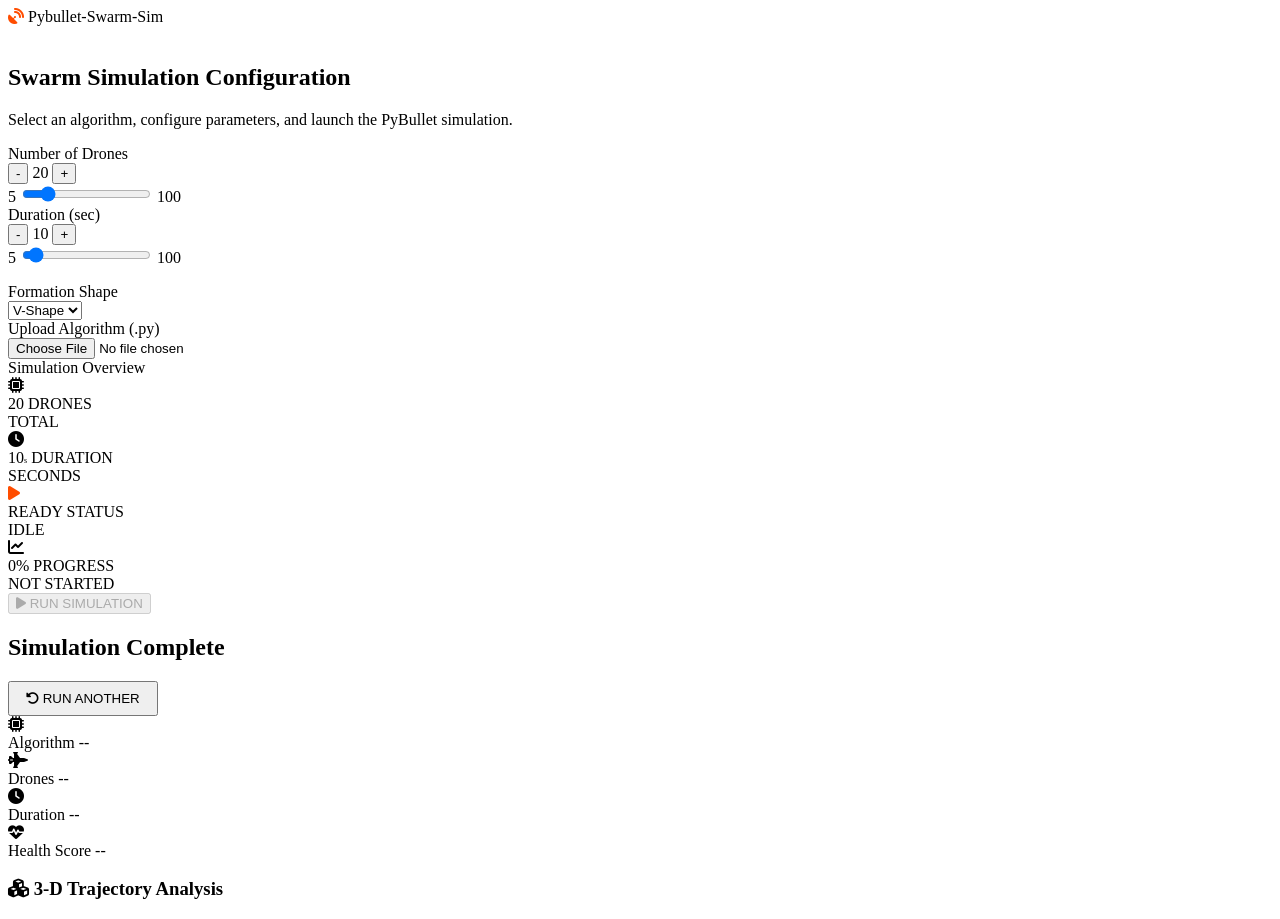
==== swarm_sim/dashboard/static/index.html @ c22ea195 "test" ====
<!DOCTYPE html>
<html lang="en">
<head>
    <meta charset="UTF-8">
    <meta name="viewport" content="width=device-width, initial-scale=1.0">
    <title>PyBullet Swarm Sim</title>
    <link href="https://fonts.googleapis.com/css2?family=Inter:wght@300;400;500;600;700&family=Orbitron:wght@400;500;700&display=swap" rel="stylesheet">
    <link rel="stylesheet" href="https://cdnjs.cloudflare.com/ajax/libs/font-awesome/6.4.0/css/all.min.css">
    <script src="https://cdn.plot.ly/plotly-2.32.0.min.js"></script>
    <link rel="stylesheet" href="/static/style.css?v=4">
</head>
<body>
    <header class="top-nav">
        <div class="logo">
            <i class="fa-solid fa-satellite-dish" style="color: #FF4D00;"></i>
            <span>Pybullet-Swarm-Sim</span>
        </div>
        <div class="nav-links">
            <a href="https://github.com/SimarcLabs/pybullet-swarm-sim" target="_blank"><i class="fa-brands fa-github fa-lg" style="color: white;"></i></a>
        </div>
    </header>

    <main class="container">
        
        <!-- PANEL 1: SELECTION -->
        <section id="panel-select" class="panel active">
            <div class="hero">
                <h1>Swarm Simulation Configuration</h1>
                <p>Select an algorithm, configure parameters, and launch the PyBullet simulation.</p>
            </div>

            <!-- Algorithm Grid (Blueprint style) -->
            <div class="blueprint-container">
                <div class="algo-grid" id="algo-grid">
                    <!-- Cards injected via JS -->
                </div>
            </div>

            <!-- Configuration Section -->
            <div class="config-grid">
                <!-- Drones -->
                <div class="config-col">
                    <div class="config-header">Number of Drones</div>
                    <div class="config-body">
                        <div class="slider-control">
                            <button id="btn-drone-minus" class="btn-ctrl">-</button>
                            <span id="drones-val" class="val-display">20</span>
                            <button id="btn-drone-plus" class="btn-ctrl">+</button>
                        </div>
                        <div class="slider-track-container">
                            <span class="range-label">5</span>
                            <input type="range" id="drones-slider" min="5" max="100" value="20">
                            <span class="range-label">100</span>
                        </div>
                    </div>
                </div>
                
                <!-- Duration -->
                <div class="config-col">
                    <div class="config-header">Duration (sec)</div>
                    <div class="config-body">
                        <div class="slider-control">
                            <button id="btn-time-minus" class="btn-ctrl">-</button>
                            <span id="duration-val" class="val-display">10</span>
                            <button id="btn-time-plus" class="btn-ctrl">+</button>
                        </div>
                        <div class="slider-track-container">
                            <span class="range-label">5</span>
                            <input type="range" id="duration-slider" min="5" max="100" step="5" value="10">
                            <span class="range-label">100</span>
                        </div>
                    </div>
                </div>
            </div>
            
            <!-- Extra Options container for Formation / Custom -->
            <div id="extra-options-container" class="config-grid hidden" style="margin-top: 1rem;">
                <div class="config-col" id="formation-select-group">
                    <div class="config-header">Formation Shape</div>
                    <div class="config-body" style="justify-content: center;">
                        <select id="formation-type" class="dropdown">
                            <option value="line">Line</option>
                            <option value="v" selected>V-Shape</option>
                            <option value="grid">Grid</option>
                            <option value="ring">Ring</option>
                            <option value="helix">Helix</option>
                        </select>
                    </div>
                </div>
                <div class="config-col" id="custom-upload-group">
                    <div class="config-header">Upload Algorithm (.py)</div>
                    <div class="config-body" style="justify-content: center;">
                        <input type="file" id="custom-file" accept=".py" class="file-input">
                    </div>
                </div>
            </div>

            <!-- Simulation Overview -->
            <div class="overview-panel">
                <div class="overview-header">Simulation Overview</div>
                <div class="overview-body">
                    
                    <div class="stat-block">
                        <i class="fa-solid fa-microchip stat-icon-bg"></i>
                        <div class="stat-info">
                            <span class="stat-val orange" id="ov-drones">20</span>
                            <span class="stat-lbl">DRONES<br>TOTAL</span>
                        </div>
                    </div>
                    
                    <div class="stat-block">
                        <i class="fa-solid fa-clock stat-icon-bg"></i>
                        <div class="stat-info">
                            <span class="stat-val orange" id="ov-duration">10<span style="font-size: 0.5em">s</span></span>
                            <span class="stat-lbl">DURATION<br>SECONDS</span>
                        </div>
                    </div>
                    
                    <div class="stat-block">
                        <i class="fa-solid fa-play stat-icon-bg" style="color: #FF4D00;"></i>
                        <div class="stat-info">
                            <span class="stat-val orange" id="ov-status">READY</span>
                            <span class="stat-lbl">STATUS<br>IDLE</span>
                        </div>
                    </div>
                    
                    <div class="stat-block">
                        <i class="fa-solid fa-chart-line stat-icon-bg"></i>
                        <div class="stat-info">
                            <span class="stat-val orange" id="ov-progress">0%</span>
                            <span class="stat-lbl">PROGRESS<br>NOT STARTED</span>
                        </div>
                    </div>
                    
                    <div class="btn-container">
                        <button id="btn-launch" class="btn-run" disabled>
                            <i class="fa-solid fa-play"></i> RUN SIMULATION
                        </button>
                    </div>

                </div>
            </div>
            
            <!-- Terminal for progress logs (hidden by default) -->
            <div class="terminal hidden" id="terminal-container" style="margin-top: 1rem;">
                <div class="terminal-body" id="terminal-output"></div>
            </div>
        </section>

        <!-- PANEL 3: RESULTS -->
        <section id="panel-results" class="panel hidden">
            <div class="results-header">
                <h2>Simulation Complete</h2>
                <button id="btn-reset" class="btn-run" style="padding: 0.5rem 1rem;">
                    <i class="fa-solid fa-rotate-left"></i> RUN ANOTHER
                </button>
            </div>
            
            <div class="stats-row">
                <div class="stat-card">
                    <div class="stat-icon"><i class="fa-solid fa-microchip"></i></div>
                    <div class="stat-details">
                        <span class="stat-label">Algorithm</span>
                        <span class="stat-value" id="stat-algo">--</span>
                    </div>
                </div>
                <div class="stat-card">
                    <div class="stat-icon"><i class="fa-solid fa-jet-fighter"></i></div>
                    <div class="stat-details">
                        <span class="stat-label">Drones</span>
                        <span class="stat-value" id="stat-drones">--</span>
                    </div>
                </div>
                <div class="stat-card">
                    <div class="stat-icon"><i class="fa-solid fa-clock"></i></div>
                    <div class="stat-details">
                        <span class="stat-label">Duration</span>
                        <span class="stat-value" id="stat-duration">--</span>
                    </div>
                </div>
                <div class="stat-card">
                    <div class="stat-icon"><i class="fa-solid fa-heart-pulse"></i></div>
                    <div class="stat-details">
                        <span class="stat-label">Health Score</span>
                        <span class="stat-value" id="stat-health">--</span>
                    </div>
                </div>
            </div>

            <div class="plot-container">
                <div class="plot-header">
                    <h3><i class="fa-solid fa-cubes"></i> 3-D Trajectory Analysis</h3>
                </div>
                <div id="plotly-div" class="plotly-div"></div>
            </div>
        </section>

    </main>

    <script src="/static/app.js?v=3"></script>
</body>
</html>
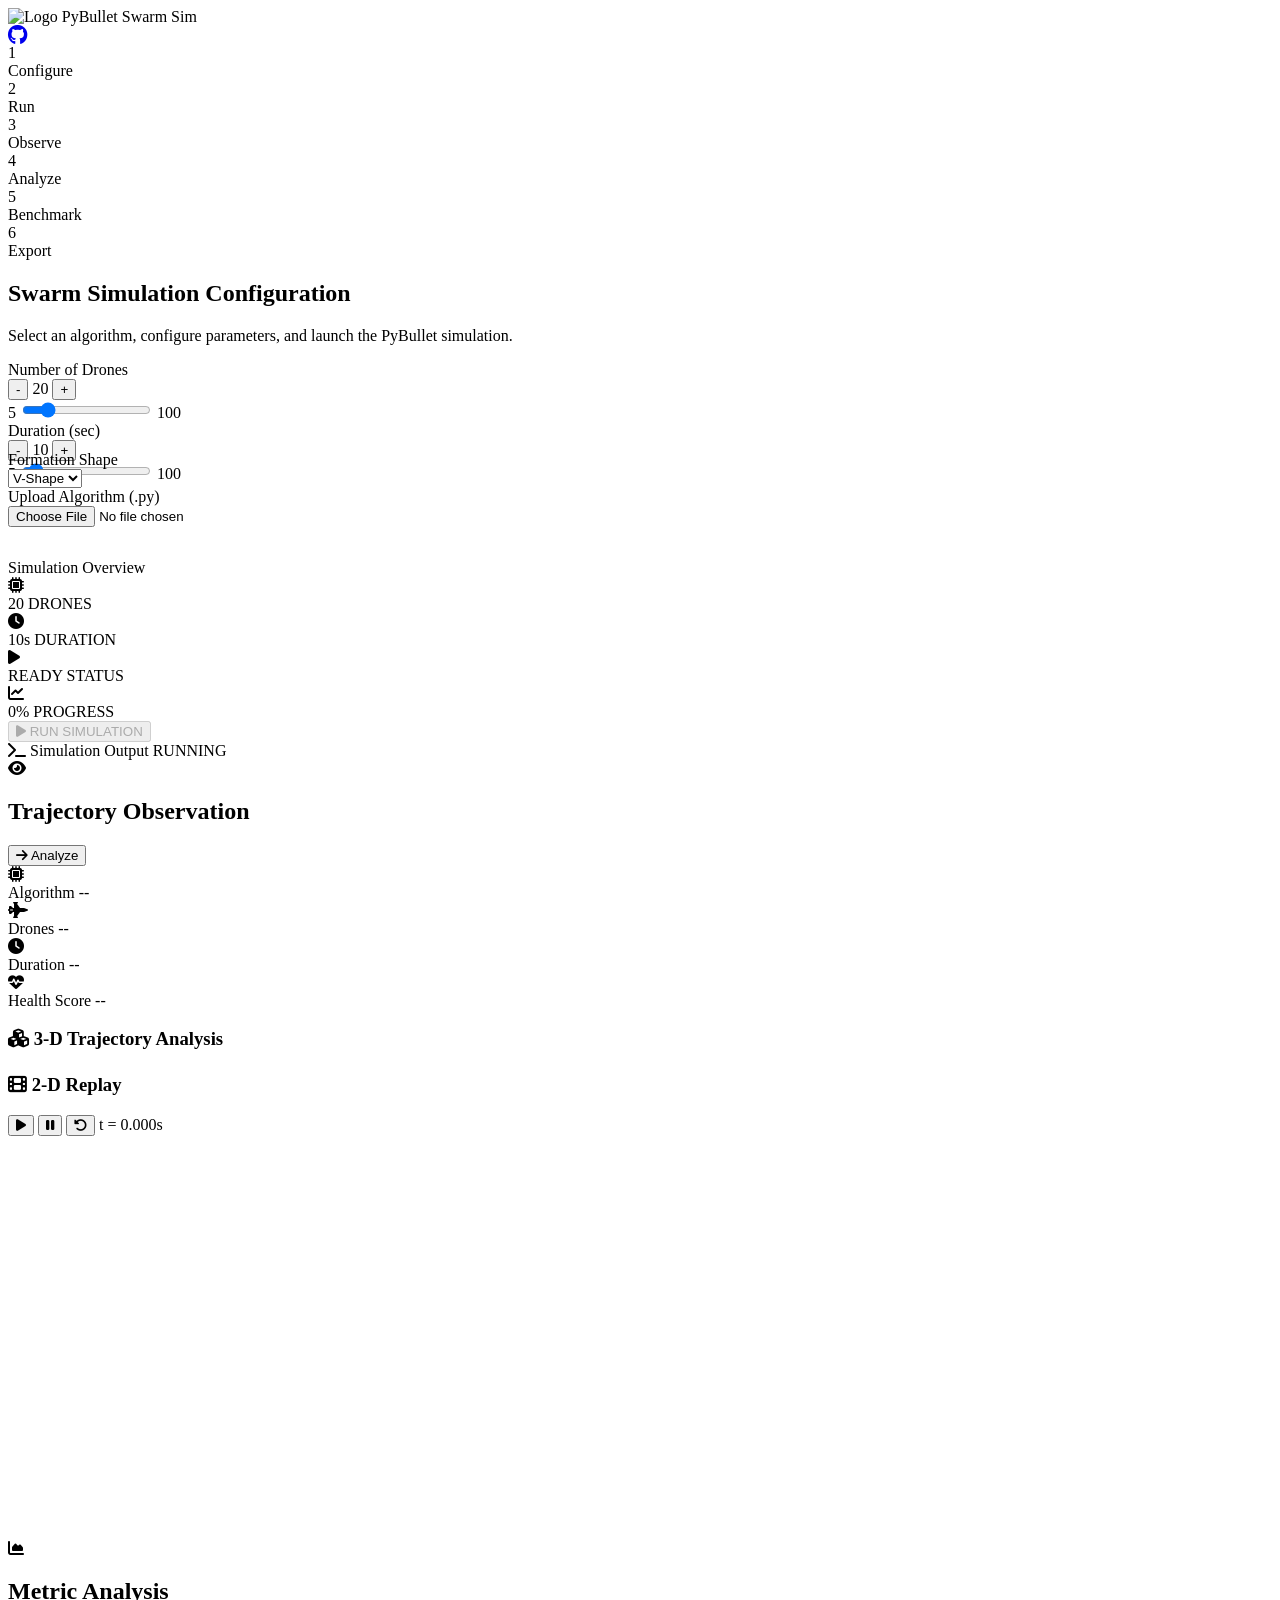
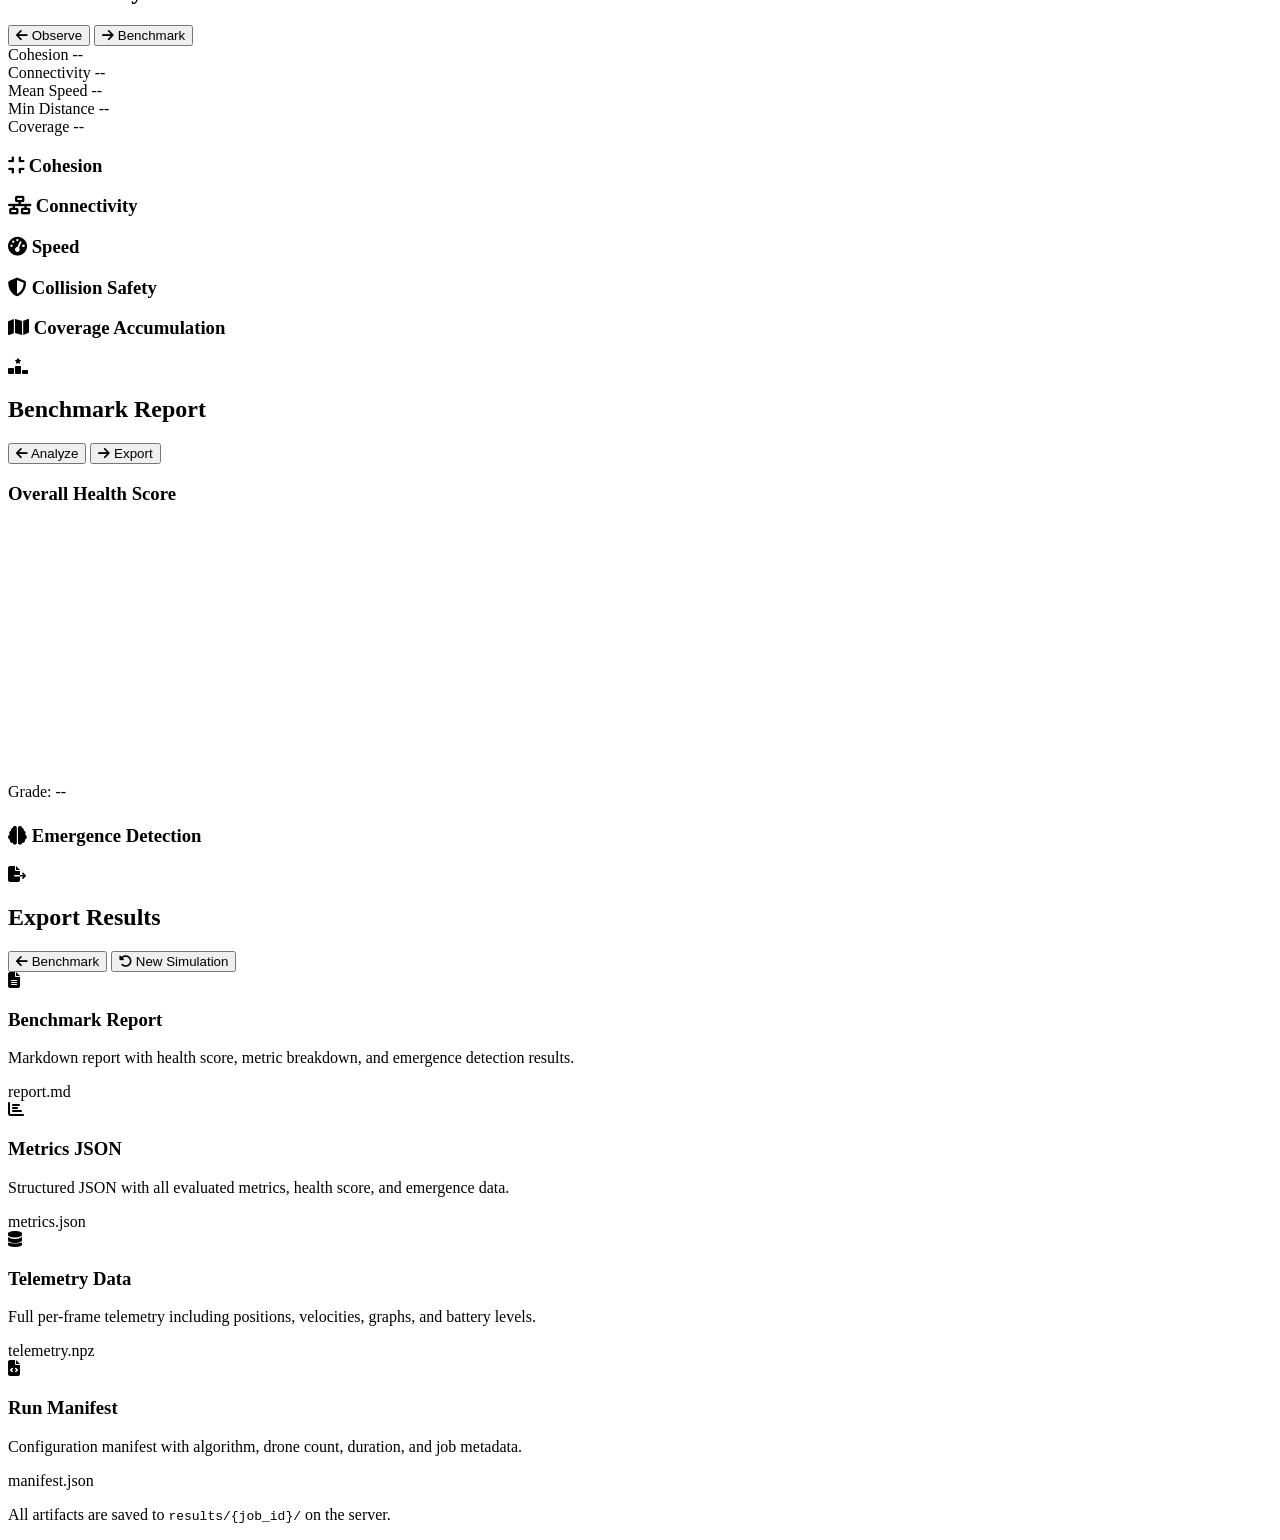
==== commit f0f94389: "visualization cycle" ====
--- a/swarm_sim/dashboard/static/index.html
+++ b/swarm_sim/dashboard/static/index.html
@@ -1,44 +1,78 @@
 <!DOCTYPE html>
 <html lang="en">
+
 <head>
     <meta charset="UTF-8">
     <meta name="viewport" content="width=device-width, initial-scale=1.0">
     <title>PyBullet Swarm Sim</title>
-    <link href="https://fonts.googleapis.com/css2?family=Inter:wght@300;400;500;600;700&family=Orbitron:wght@400;500;700&display=swap" rel="stylesheet">
+    <link href="https://fonts.googleapis.com/css2?family=Inter:wght@300;400;500;600;700&family=JetBrains+Mono:wght@400;500&family=Orbitron:wght@400;500;700&display=swap" rel="stylesheet">
     <link rel="stylesheet" href="https://cdnjs.cloudflare.com/ajax/libs/font-awesome/6.4.0/css/all.min.css">
     <script src="https://cdn.plot.ly/plotly-2.32.0.min.js"></script>
-    <link rel="stylesheet" href="/static/style.css?v=4">
+    <link rel="stylesheet" href="/static/style.css?v=6">
 </head>
+
 <body>
     <header class="top-nav">
         <div class="logo">
-            <i class="fa-solid fa-satellite-dish" style="color: #FF4D00;"></i>
-            <span>Pybullet-Swarm-Sim</span>
+            <img src="/assets/logo_sim.png" width="40" height="40" alt="Logo">
+            <span>PyBullet Swarm Sim</span>
         </div>
         <div class="nav-links">
-            <a href="https://github.com/SimarcLabs/pybullet-swarm-sim" target="_blank"><i class="fa-brands fa-github fa-lg" style="color: white;"></i></a>
+            <a href="https://github.com/SimarcLabs/pybullet-swarm-sim" target="_blank">
+                <i class="fa-brands fa-github fa-lg"></i>
+            </a>
         </div>
     </header>
 
+    <!-- ═══════════════════ WORKFLOW PROGRESS BAR ═══════════════════ -->
+    <div class="workflow-bar">
+        <div class="workflow-step active" data-step="configure">
+            <div class="step-marker">1</div>
+            <span>Configure</span>
+        </div>
+        <div class="workflow-connector"></div>
+        <div class="workflow-step" data-step="run">
+            <div class="step-marker">2</div>
+            <span>Run</span>
+        </div>
+        <div class="workflow-connector"></div>
+        <div class="workflow-step" data-step="observe">
+            <div class="step-marker">3</div>
+            <span>Observe</span>
+        </div>
+        <div class="workflow-connector"></div>
+        <div class="workflow-step" data-step="analyze">
+            <div class="step-marker">4</div>
+            <span>Analyze</span>
+        </div>
+        <div class="workflow-connector"></div>
+        <div class="workflow-step" data-step="benchmark">
+            <div class="step-marker">5</div>
+            <span>Benchmark</span>
+        </div>
+        <div class="workflow-connector"></div>
+        <div class="workflow-step" data-step="export">
+            <div class="step-marker">6</div>
+            <span>Export</span>
+        </div>
+    </div>
+
     <main class="container">
-        
-        <!-- PANEL 1: SELECTION -->
-        <section id="panel-select" class="panel active">
+
+        <!-- ═══════════════════ PANEL 1: CONFIGURE ═══════════════════ -->
+        <section id="panel-configure" class="panel active">
             <div class="hero">
                 <h1>Swarm Simulation Configuration</h1>
                 <p>Select an algorithm, configure parameters, and launch the PyBullet simulation.</p>
             </div>
 
-            <!-- Algorithm Grid (Blueprint style) -->
+            <!-- Algorithm Grid -->
             <div class="blueprint-container">
-                <div class="algo-grid" id="algo-grid">
-                    <!-- Cards injected via JS -->
-                </div>
+                <div class="algo-grid" id="algo-grid"></div>
             </div>
 
             <!-- Configuration Section -->
             <div class="config-grid">
-                <!-- Drones -->
                 <div class="config-col">
                     <div class="config-header">Number of Drones</div>
                     <div class="config-body">
@@ -54,8 +88,6 @@
                         </div>
                     </div>
                 </div>
-                
-                <!-- Duration -->
                 <div class="config-col">
                     <div class="config-header">Duration (sec)</div>
                     <div class="config-body">
@@ -72,9 +104,9 @@
                     </div>
                 </div>
             </div>
-            
+
             <!-- Extra Options container for Formation / Custom -->
-            <div id="extra-options-container" class="config-grid hidden" style="margin-top: 1rem;">
+            <div id="extra-options-container" class="config-grid hidden" style="margin-top: -2rem; margin-bottom: 2rem;">
                 <div class="config-col" id="formation-select-group">
                     <div class="config-header">Formation Shape</div>
                     <div class="config-body" style="justify-content: center;">
@@ -99,104 +131,287 @@
             <div class="overview-panel">
                 <div class="overview-header">Simulation Overview</div>
                 <div class="overview-body">
-                    
                     <div class="stat-block">
                         <i class="fa-solid fa-microchip stat-icon-bg"></i>
                         <div class="stat-info">
-                            <span class="stat-val orange" id="ov-drones">20</span>
-                            <span class="stat-lbl">DRONES<br>TOTAL</span>
-                        </div>
-                    </div>
-                    
+                            <span class="stat-val accent" id="ov-drones">20</span>
+                            <span class="stat-lbl">DRONES</span>
+                        </div>
+                    </div>
                     <div class="stat-block">
                         <i class="fa-solid fa-clock stat-icon-bg"></i>
                         <div class="stat-info">
-                            <span class="stat-val orange" id="ov-duration">10<span style="font-size: 0.5em">s</span></span>
-                            <span class="stat-lbl">DURATION<br>SECONDS</span>
-                        </div>
-                    </div>
-                    
+                            <span class="stat-val accent" id="ov-duration">10<span class="unit">s</span></span>
+                            <span class="stat-lbl">DURATION</span>
+                        </div>
+                    </div>
                     <div class="stat-block">
-                        <i class="fa-solid fa-play stat-icon-bg" style="color: #FF4D00;"></i>
+                        <i class="fa-solid fa-play stat-icon-bg"></i>
                         <div class="stat-info">
-                            <span class="stat-val orange" id="ov-status">READY</span>
-                            <span class="stat-lbl">STATUS<br>IDLE</span>
-                        </div>
-                    </div>
-                    
-                    <div class="stat-block">
+                            <span class="stat-val accent" id="ov-status">READY</span>
+                            <span class="stat-lbl">STATUS</span>
+                        </div>
+                    </div>
+                    <div class="stat-block last">
                         <i class="fa-solid fa-chart-line stat-icon-bg"></i>
                         <div class="stat-info">
-                            <span class="stat-val orange" id="ov-progress">0%</span>
-                            <span class="stat-lbl">PROGRESS<br>NOT STARTED</span>
-                        </div>
-                    </div>
-                    
+                            <span class="stat-val accent" id="ov-progress">0%</span>
+                            <span class="stat-lbl">PROGRESS</span>
+                        </div>
+                    </div>
                     <div class="btn-container">
-                        <button id="btn-launch" class="btn-run" disabled>
+                        <button id="btn-launch" class="btn-primary" disabled>
                             <i class="fa-solid fa-play"></i> RUN SIMULATION
                         </button>
                     </div>
-
-                </div>
-            </div>
-            
-            <!-- Terminal for progress logs (hidden by default) -->
-            <div class="terminal hidden" id="terminal-container" style="margin-top: 1rem;">
+                </div>
+            </div>
+
+            <!-- Terminal for progress logs -->
+            <div class="terminal hidden" id="terminal-container">
+                <div class="terminal-header">
+                    <span><i class="fa-solid fa-terminal"></i> Simulation Output</span>
+                    <span class="terminal-badge" id="terminal-badge">RUNNING</span>
+                </div>
                 <div class="terminal-body" id="terminal-output"></div>
             </div>
         </section>
 
-        <!-- PANEL 3: RESULTS -->
-        <section id="panel-results" class="panel hidden">
-            <div class="results-header">
-                <h2>Simulation Complete</h2>
-                <button id="btn-reset" class="btn-run" style="padding: 0.5rem 1rem;">
-                    <i class="fa-solid fa-rotate-left"></i> RUN ANOTHER
-                </button>
-            </div>
-            
-            <div class="stats-row">
+        <!-- ═══════════════════ PANEL 2: RUN (handled in-page on panel 1) ═══════════════════ -->
+
+        <!-- ═══════════════════ PANEL 3: OBSERVE — 3D Trajectory ═══════════════════ -->
+        <section id="panel-observe" class="panel">
+            <div class="panel-header-bar">
+                <div class="panel-title">
+                    <i class="fa-solid fa-eye"></i>
+                    <h2>Trajectory Observation</h2>
+                </div>
+                <div class="panel-actions">
+                    <button class="btn-secondary" id="btn-to-analyze">
+                        <i class="fa-solid fa-arrow-right"></i> Analyze
+                    </button>
+                </div>
+            </div>
+
+            <!-- Summary stat cards -->
+            <div class="stats-row four-col">
                 <div class="stat-card">
                     <div class="stat-icon"><i class="fa-solid fa-microchip"></i></div>
                     <div class="stat-details">
                         <span class="stat-label">Algorithm</span>
-                        <span class="stat-value" id="stat-algo">--</span>
+                        <span class="stat-value" id="obs-algo">--</span>
                     </div>
                 </div>
                 <div class="stat-card">
                     <div class="stat-icon"><i class="fa-solid fa-jet-fighter"></i></div>
                     <div class="stat-details">
                         <span class="stat-label">Drones</span>
-                        <span class="stat-value" id="stat-drones">--</span>
+                        <span class="stat-value" id="obs-drones">--</span>
                     </div>
                 </div>
                 <div class="stat-card">
                     <div class="stat-icon"><i class="fa-solid fa-clock"></i></div>
                     <div class="stat-details">
                         <span class="stat-label">Duration</span>
-                        <span class="stat-value" id="stat-duration">--</span>
+                        <span class="stat-value" id="obs-duration">--</span>
                     </div>
                 </div>
                 <div class="stat-card">
                     <div class="stat-icon"><i class="fa-solid fa-heart-pulse"></i></div>
                     <div class="stat-details">
                         <span class="stat-label">Health Score</span>
-                        <span class="stat-value" id="stat-health">--</span>
-                    </div>
-                </div>
-            </div>
-
-            <div class="plot-container">
-                <div class="plot-header">
+                        <span class="stat-value" id="obs-health">--</span>
+                    </div>
+                </div>
+            </div>
+
+            <!-- 3D Trajectory Plot -->
+            <div class="chart-card">
+                <div class="chart-header">
                     <h3><i class="fa-solid fa-cubes"></i> 3-D Trajectory Analysis</h3>
                 </div>
-                <div id="plotly-div" class="plotly-div"></div>
+                <div id="plotly-trajectory" class="plotly-div tall"></div>
+            </div>
+
+            <!-- 2D Replay -->
+            <div class="chart-card" style="margin-top: 1.5rem;">
+                <div class="chart-header">
+                    <h3><i class="fa-solid fa-film"></i> 2-D Replay</h3>
+                    <div class="replay-controls">
+                        <button id="btn-replay-play" class="btn-icon"><i class="fa-solid fa-play"></i></button>
+                        <button id="btn-replay-pause" class="btn-icon"><i class="fa-solid fa-pause"></i></button>
+                        <button id="btn-replay-reset" class="btn-icon"><i class="fa-solid fa-rotate-left"></i></button>
+                        <span class="replay-time" id="replay-time">t = 0.000s</span>
+                    </div>
+                </div>
+                <canvas id="replay-canvas" width="900" height="400"></canvas>
             </div>
         </section>
 
+        <!-- ═══════════════════ PANEL 4: ANALYZE — Time-series Metrics ═══════════════════ -->
+        <section id="panel-analyze" class="panel">
+            <div class="panel-header-bar">
+                <div class="panel-title">
+                    <i class="fa-solid fa-chart-area"></i>
+                    <h2>Metric Analysis</h2>
+                </div>
+                <div class="panel-actions">
+                    <button class="btn-secondary" id="btn-back-observe">
+                        <i class="fa-solid fa-arrow-left"></i> Observe
+                    </button>
+                    <button class="btn-secondary" id="btn-to-benchmark">
+                        <i class="fa-solid fa-arrow-right"></i> Benchmark
+                    </button>
+                </div>
+            </div>
+
+            <!-- Analysis summary strip -->
+            <div class="stats-row five-col" id="analysis-summary-strip">
+                <div class="stat-card mini">
+                    <span class="stat-label">Cohesion</span>
+                    <span class="stat-value" id="sum-cohesion">--</span>
+                </div>
+                <div class="stat-card mini">
+                    <span class="stat-label">Connectivity</span>
+                    <span class="stat-value" id="sum-connectivity">--</span>
+                </div>
+                <div class="stat-card mini">
+                    <span class="stat-label">Mean Speed</span>
+                    <span class="stat-value" id="sum-speed">--</span>
+                </div>
+                <div class="stat-card mini">
+                    <span class="stat-label">Min Distance</span>
+                    <span class="stat-value" id="sum-min-dist">--</span>
+                </div>
+                <div class="stat-card mini">
+                    <span class="stat-label">Coverage</span>
+                    <span class="stat-value" id="sum-coverage">--</span>
+                </div>
+            </div>
+
+            <!-- Charts grid -->
+            <div class="analysis-grid">
+                <div class="chart-card">
+                    <div class="chart-header"><h3><i class="fa-solid fa-compress"></i> Cohesion</h3></div>
+                    <div id="chart-cohesion" class="plotly-div short"></div>
+                </div>
+                <div class="chart-card">
+                    <div class="chart-header"><h3><i class="fa-solid fa-network-wired"></i> Connectivity</h3></div>
+                    <div id="chart-connectivity" class="plotly-div short"></div>
+                </div>
+                <div class="chart-card">
+                    <div class="chart-header"><h3><i class="fa-solid fa-gauge-high"></i> Speed</h3></div>
+                    <div id="chart-speed" class="plotly-div short"></div>
+                </div>
+                <div class="chart-card">
+                    <div class="chart-header"><h3><i class="fa-solid fa-shield-halved"></i> Collision Safety</h3></div>
+                    <div id="chart-collision" class="plotly-div short"></div>
+                </div>
+                <div class="chart-card full-width">
+                    <div class="chart-header"><h3><i class="fa-solid fa-map"></i> Coverage Accumulation</h3></div>
+                    <div id="chart-coverage" class="plotly-div short"></div>
+                </div>
+            </div>
+        </section>
+
+        <!-- ═══════════════════ PANEL 5: BENCHMARK ═══════════════════ -->
+        <section id="panel-benchmark" class="panel">
+            <div class="panel-header-bar">
+                <div class="panel-title">
+                    <i class="fa-solid fa-ranking-star"></i>
+                    <h2>Benchmark Report</h2>
+                </div>
+                <div class="panel-actions">
+                    <button class="btn-secondary" id="btn-back-analyze">
+                        <i class="fa-solid fa-arrow-left"></i> Analyze
+                    </button>
+                    <button class="btn-secondary" id="btn-to-export">
+                        <i class="fa-solid fa-arrow-right"></i> Export
+                    </button>
+                </div>
+            </div>
+
+            <div class="benchmark-layout">
+                <!-- Left: Gauge -->
+                <div class="benchmark-gauge-section">
+                    <div class="chart-card">
+                        <div class="chart-header"><h3>Overall Health Score</h3></div>
+                        <div id="gauge-chart" class="plotly-div" style="height:260px;"></div>
+                        <div class="gauge-grade-label">
+                            <span>Grade: </span><span id="bench-grade" class="grade-badge">--</span>
+                        </div>
+                    </div>
+                </div>
+
+                <!-- Right: Metric Cards -->
+                <div class="benchmark-metrics-section" id="benchmark-cards-container">
+                    <!-- Injected via JS -->
+                </div>
+            </div>
+
+            <!-- Emergence Detection -->
+            <div class="chart-card" style="margin-top: 1.5rem;">
+                <div class="chart-header">
+                    <h3><i class="fa-solid fa-brain"></i> Emergence Detection</h3>
+                </div>
+                <div class="emergence-body" id="emergence-container">
+                    <!-- Injected via JS -->
+                </div>
+            </div>
+        </section>
+
+        <!-- ═══════════════════ PANEL 6: EXPORT ═══════════════════ -->
+        <section id="panel-export" class="panel">
+            <div class="panel-header-bar">
+                <div class="panel-title">
+                    <i class="fa-solid fa-file-export"></i>
+                    <h2>Export Results</h2>
+                </div>
+                <div class="panel-actions">
+                    <button class="btn-secondary" id="btn-back-benchmark">
+                        <i class="fa-solid fa-arrow-left"></i> Benchmark
+                    </button>
+                    <button class="btn-primary" id="btn-new-run">
+                        <i class="fa-solid fa-rotate-left"></i> New Simulation
+                    </button>
+                </div>
+            </div>
+
+            <div class="export-grid">
+                <div class="export-card" id="export-report">
+                    <div class="export-icon"><i class="fa-solid fa-file-lines"></i></div>
+                    <h3>Benchmark Report</h3>
+                    <p>Markdown report with health score, metric breakdown, and emergence detection results.</p>
+                    <span class="export-tag">report.md</span>
+                </div>
+                <div class="export-card" id="export-metrics">
+                    <div class="export-icon"><i class="fa-solid fa-chart-bar"></i></div>
+                    <h3>Metrics JSON</h3>
+                    <p>Structured JSON with all evaluated metrics, health score, and emergence data.</p>
+                    <span class="export-tag">metrics.json</span>
+                </div>
+                <div class="export-card" id="export-telemetry">
+                    <div class="export-icon"><i class="fa-solid fa-database"></i></div>
+                    <h3>Telemetry Data</h3>
+                    <p>Full per-frame telemetry including positions, velocities, graphs, and battery levels.</p>
+                    <span class="export-tag">telemetry.npz</span>
+                </div>
+                <div class="export-card" id="export-manifest">
+                    <div class="export-icon"><i class="fa-solid fa-file-code"></i></div>
+                    <h3>Run Manifest</h3>
+                    <p>Configuration manifest with algorithm, drone count, duration, and job metadata.</p>
+                    <span class="export-tag">manifest.json</span>
+                </div>
+            </div>
+
+            <div class="export-footer">
+                <p>All artifacts are saved to <code>results/{job_id}/</code> on the server.</p>
+            </div>
+        </section>
+
     </main>
 
-    <script src="/static/app.js?v=3"></script>
+    <script src="/static/app.js?v=6"></script>
 </body>
-</html>
+
+</html>
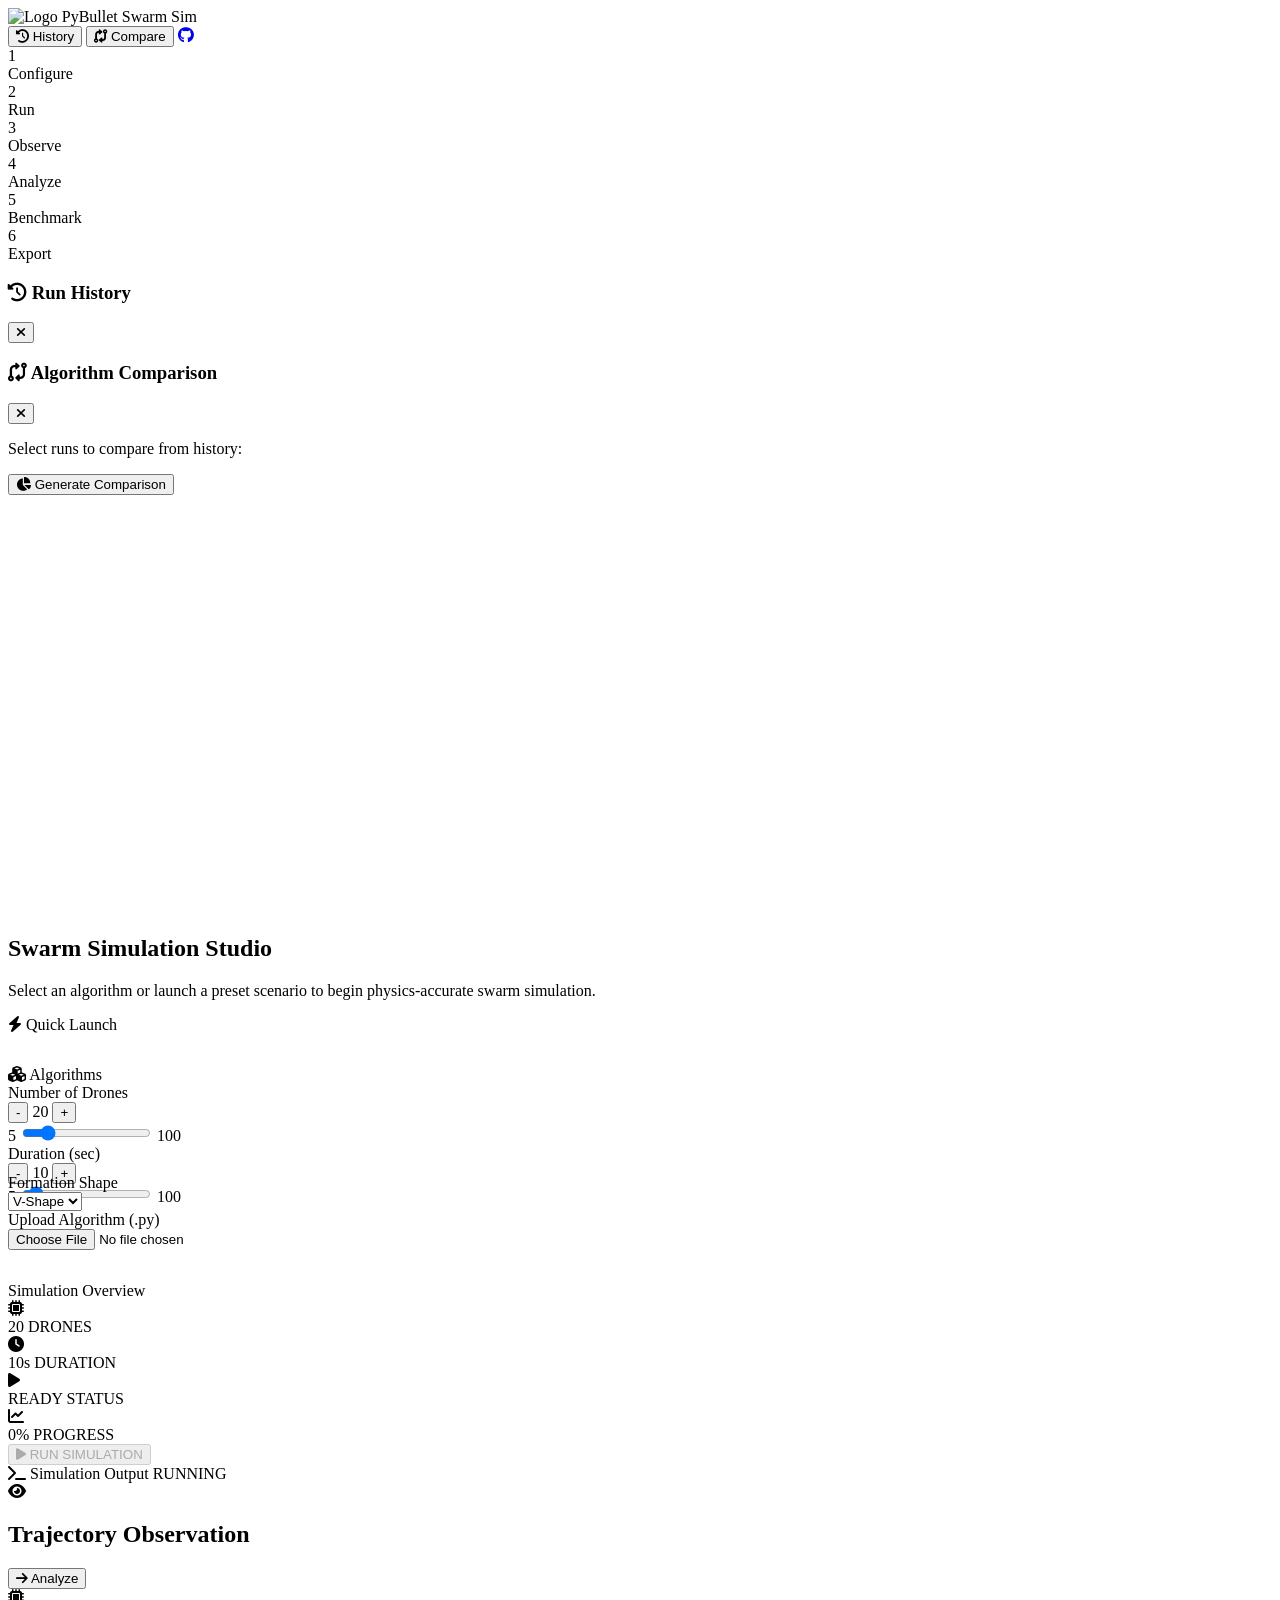
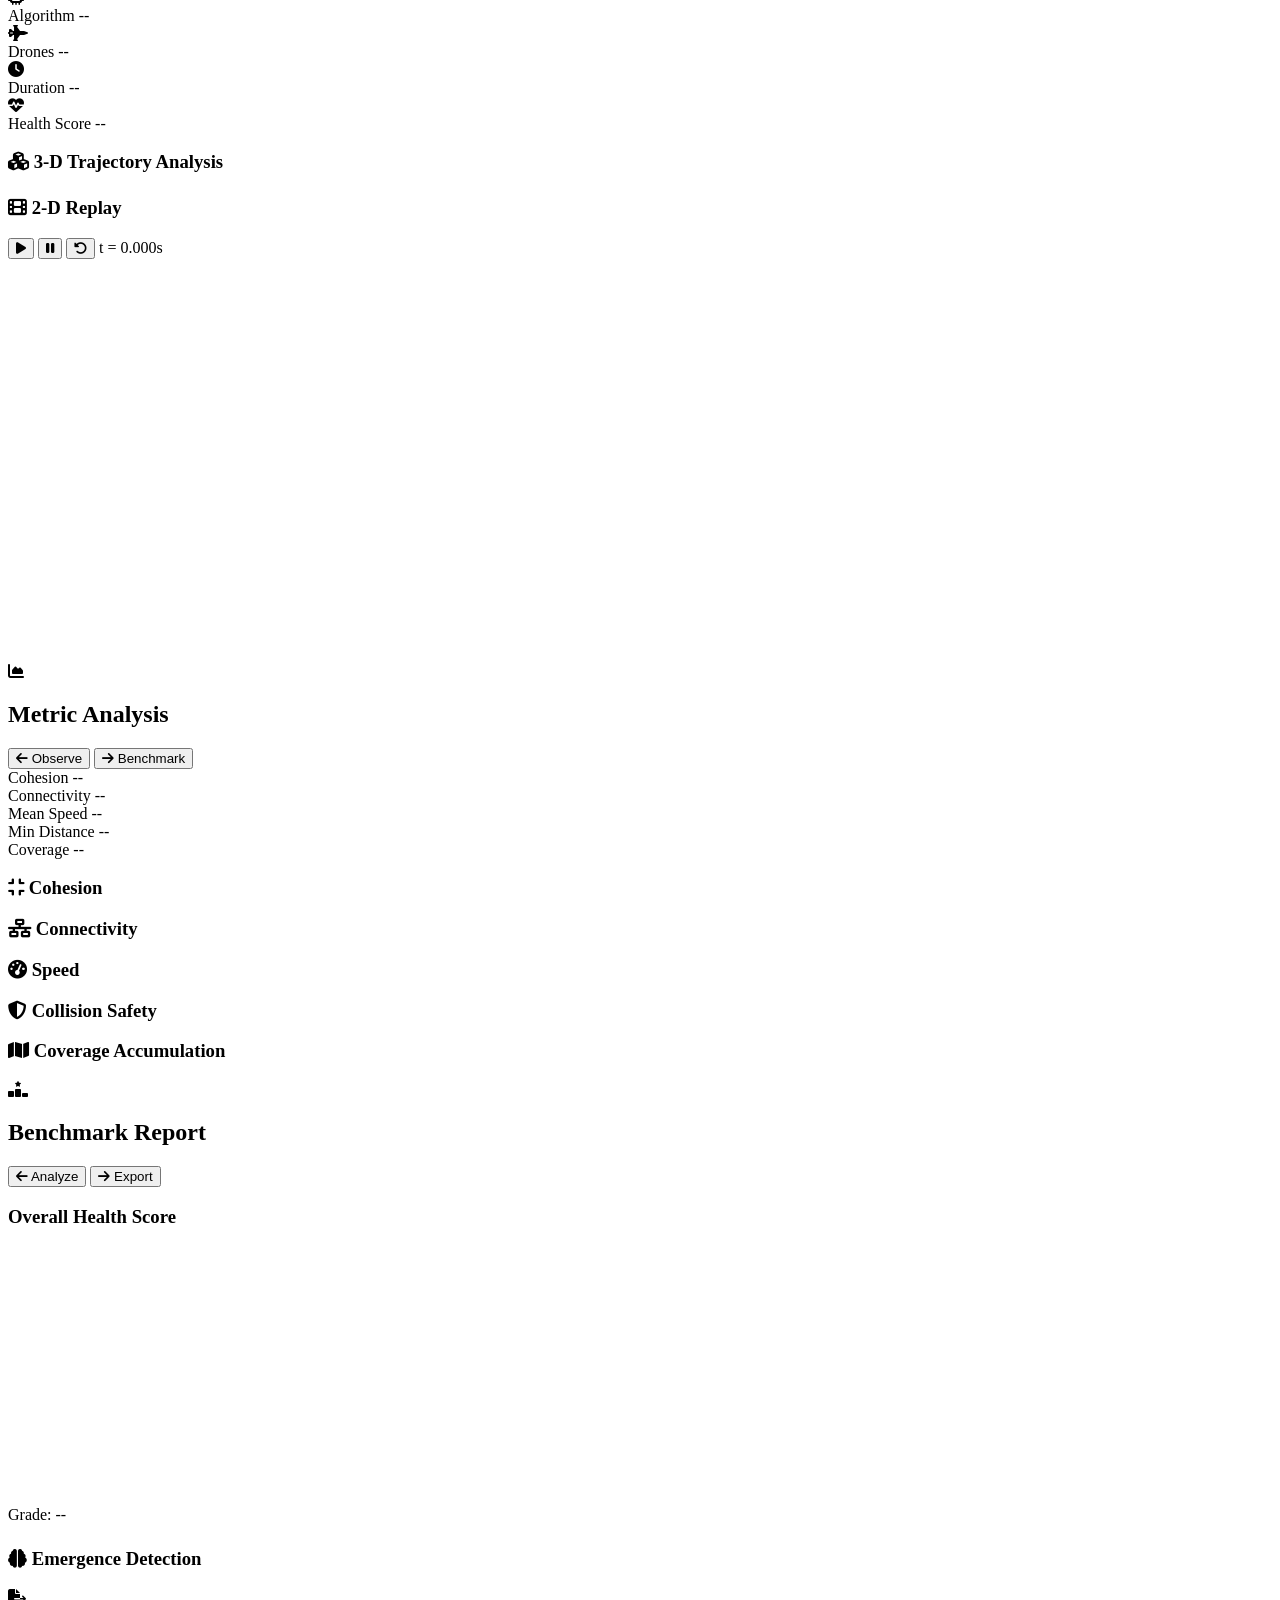
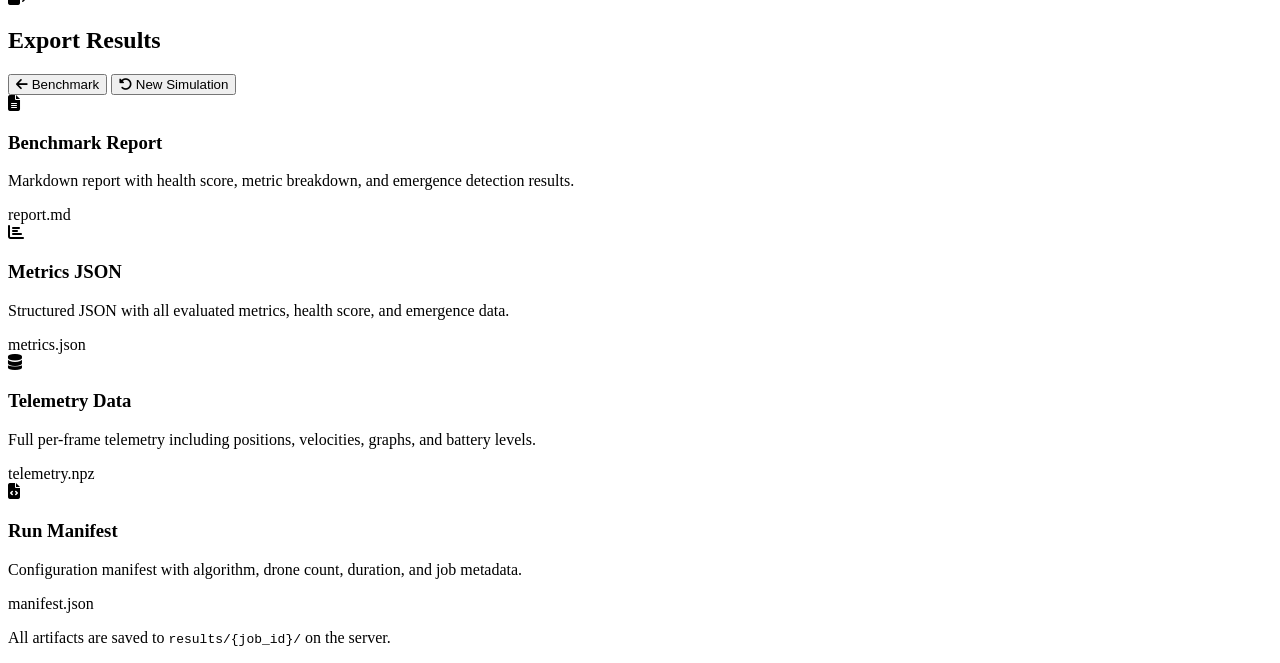
==== commit 7ed2e88a: "History and comparision table, tensorboard rl" ====
--- a/swarm_sim/dashboard/static/index.html
+++ b/swarm_sim/dashboard/static/index.html
@@ -5,10 +5,11 @@
     <meta charset="UTF-8">
     <meta name="viewport" content="width=device-width, initial-scale=1.0">
     <title>PyBullet Swarm Sim</title>
+    <meta name="description" content="Modular multi-drone swarm simulation with physics-accurate PyBullet environments, swarm intelligence algorithms, and interactive benchmarking.">
     <link href="https://fonts.googleapis.com/css2?family=Inter:wght@300;400;500;600;700&family=JetBrains+Mono:wght@400;500&family=Orbitron:wght@400;500;700&display=swap" rel="stylesheet">
     <link rel="stylesheet" href="https://cdnjs.cloudflare.com/ajax/libs/font-awesome/6.4.0/css/all.min.css">
     <script src="https://cdn.plot.ly/plotly-2.32.0.min.js"></script>
-    <link rel="stylesheet" href="/static/style.css?v=6">
+    <link rel="stylesheet" href="/static/style.css?v=8">
 </head>
 
 <body>
@@ -17,9 +18,17 @@
             <img src="/assets/logo_sim.png" width="40" height="40" alt="Logo">
             <span>PyBullet Swarm Sim</span>
         </div>
-        <div class="nav-links">
-            <a href="https://github.com/SimarcLabs/pybullet-swarm-sim" target="_blank">
-                <i class="fa-brands fa-github fa-lg"></i>
+        <div class="nav-right">
+            <button class="btn-ghost" id="btn-toggle-history">
+                <i class="fa-solid fa-clock-rotate-left"></i>
+                <span>History</span>
+            </button>
+            <button class="btn-ghost" id="btn-toggle-compare">
+                <i class="fa-solid fa-code-compare"></i>
+                <span>Compare</span>
+            </button>
+            <a href="https://github.com/SimarcLabs/pybullet-swarm-sim" target="_blank" class="btn-ghost">
+                <i class="fa-brands fa-github"></i>
             </a>
         </div>
     </header>
@@ -57,16 +66,65 @@
         </div>
     </div>
 
+    <!-- ═══════════════════ HISTORY SIDEBAR ═══════════════════ -->
+    <aside class="history-sidebar" id="history-sidebar">
+        <div class="sidebar-header">
+            <h3><i class="fa-solid fa-clock-rotate-left"></i> Run History</h3>
+            <button class="btn-icon" id="btn-close-history"><i class="fa-solid fa-xmark"></i></button>
+        </div>
+        <div class="sidebar-body" id="history-list">
+            <!-- Populated via JS -->
+        </div>
+    </aside>
+
+    <!-- ═══════════════════ COMPARE MODAL ═══════════════════ -->
+    <div class="modal-overlay hidden" id="compare-overlay">
+        <div class="modal-content compare-modal">
+            <div class="modal-header">
+                <h3><i class="fa-solid fa-code-compare"></i> Algorithm Comparison</h3>
+                <button class="btn-icon" id="btn-close-compare"><i class="fa-solid fa-xmark"></i></button>
+            </div>
+            <div class="compare-select-area">
+                <p>Select runs to compare from history:</p>
+                <div class="compare-checkboxes" id="compare-checkboxes"></div>
+                <button class="btn-primary" id="btn-run-compare">
+                    <i class="fa-solid fa-chart-pie"></i> Generate Comparison
+                </button>
+            </div>
+            <div id="compare-results" class="hidden">
+                <div id="radar-chart" class="plotly-div" style="height:420px;"></div>
+                <div class="compare-table" id="compare-table"></div>
+            </div>
+        </div>
+    </div>
+
     <main class="container">
 
         <!-- ═══════════════════ PANEL 1: CONFIGURE ═══════════════════ -->
         <section id="panel-configure" class="panel active">
             <div class="hero">
-                <h1>Swarm Simulation Configuration</h1>
-                <p>Select an algorithm, configure parameters, and launch the PyBullet simulation.</p>
+                <h1>Swarm Simulation Studio</h1>
+                <p>Select an algorithm or launch a preset scenario to begin physics-accurate swarm simulation.</p>
+            </div>
+
+            <!-- Scenario Presets -->
+            <div class="presets-section">
+                <div class="section-label">
+                    <i class="fa-solid fa-bolt"></i>
+                    <span>Quick Launch</span>
+                    <div class="section-line"></div>
+                </div>
+                <div class="preset-grid" id="preset-grid">
+                    <!-- Populated via JS -->
+                </div>
             </div>
 
             <!-- Algorithm Grid -->
+            <div class="section-label" style="margin-top:2rem;">
+                <i class="fa-solid fa-cubes"></i>
+                <span>Algorithms</span>
+                <div class="section-line"></div>
+            </div>
             <div class="blueprint-container">
                 <div class="algo-grid" id="algo-grid"></div>
             </div>
@@ -177,8 +235,6 @@
             </div>
         </section>
 
-        <!-- ═══════════════════ PANEL 2: RUN (handled in-page on panel 1) ═══════════════════ -->
-
         <!-- ═══════════════════ PANEL 3: OBSERVE — 3D Trajectory ═══════════════════ -->
         <section id="panel-observe" class="panel">
             <div class="panel-header-bar">
@@ -411,7 +467,7 @@
 
     </main>
 
-    <script src="/static/app.js?v=6"></script>
+    <script src="/static/app.js?v=8"></script>
 </body>
 
 </html>
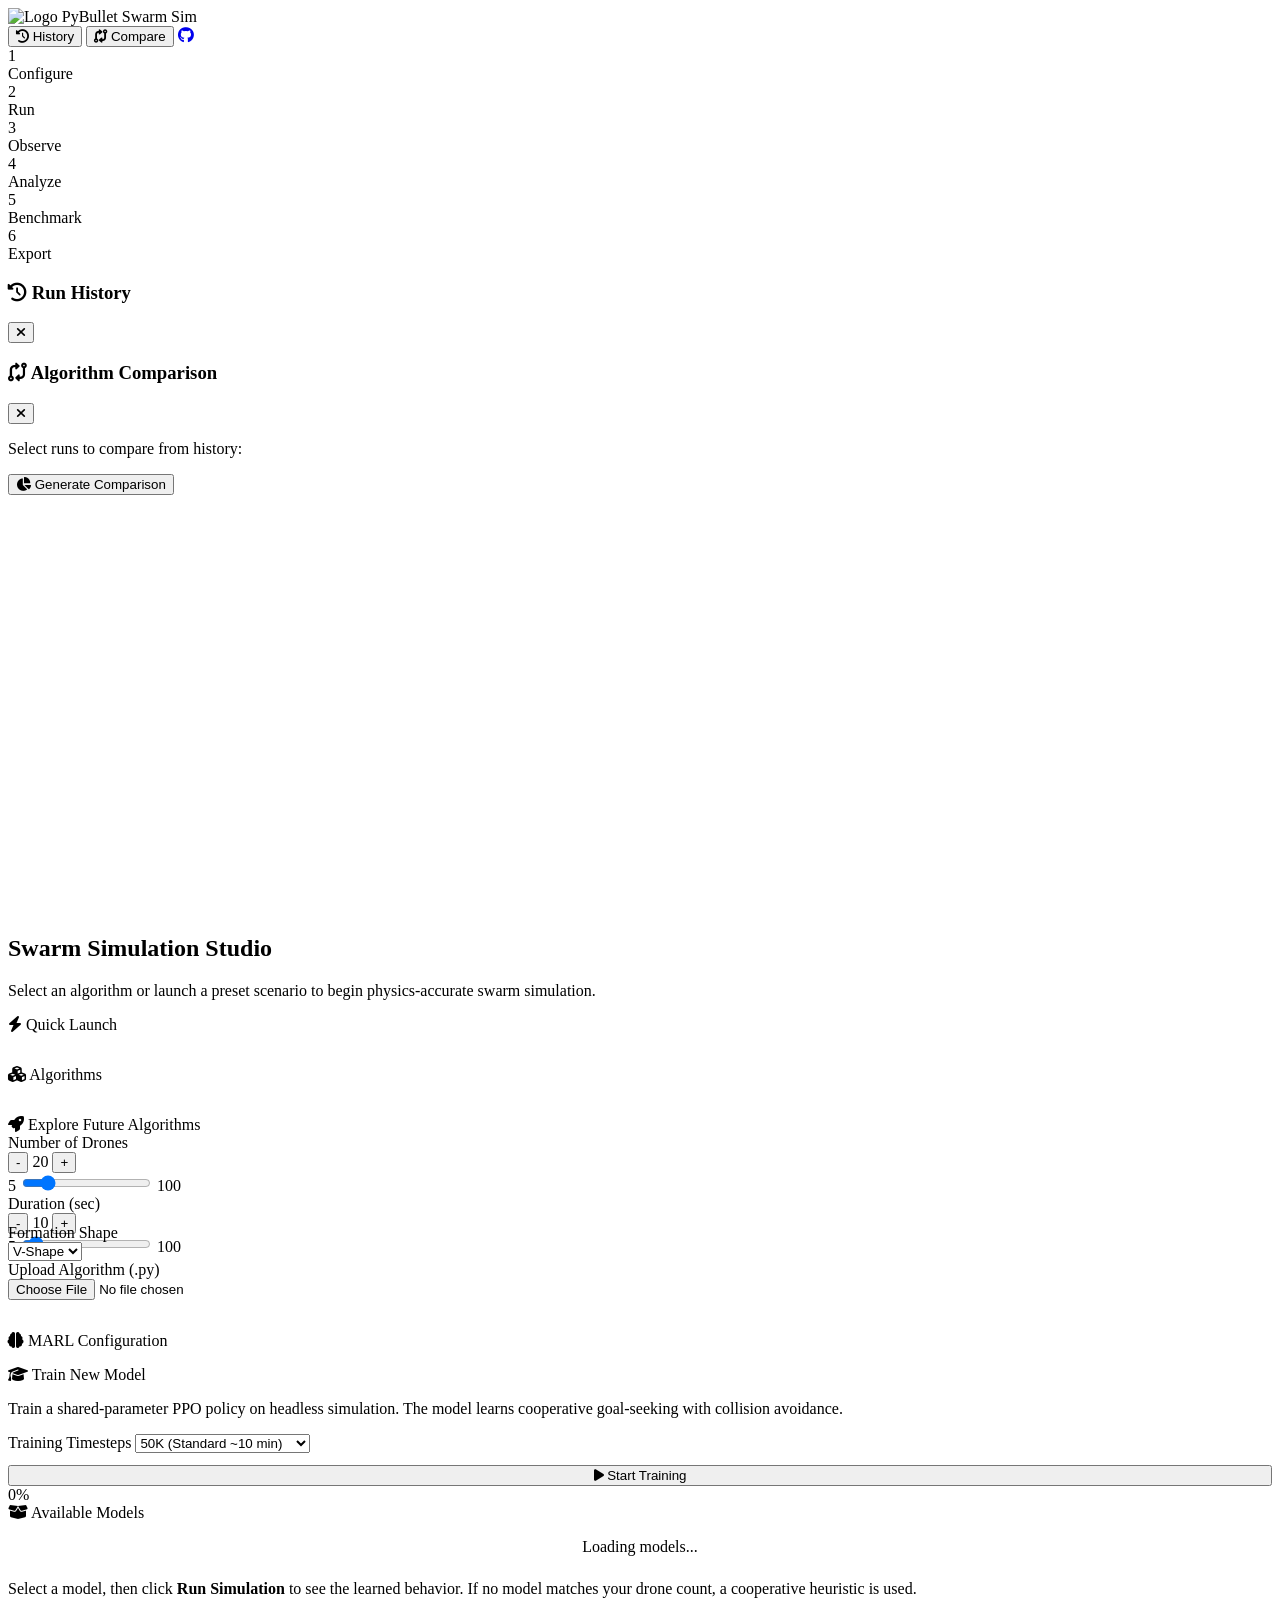
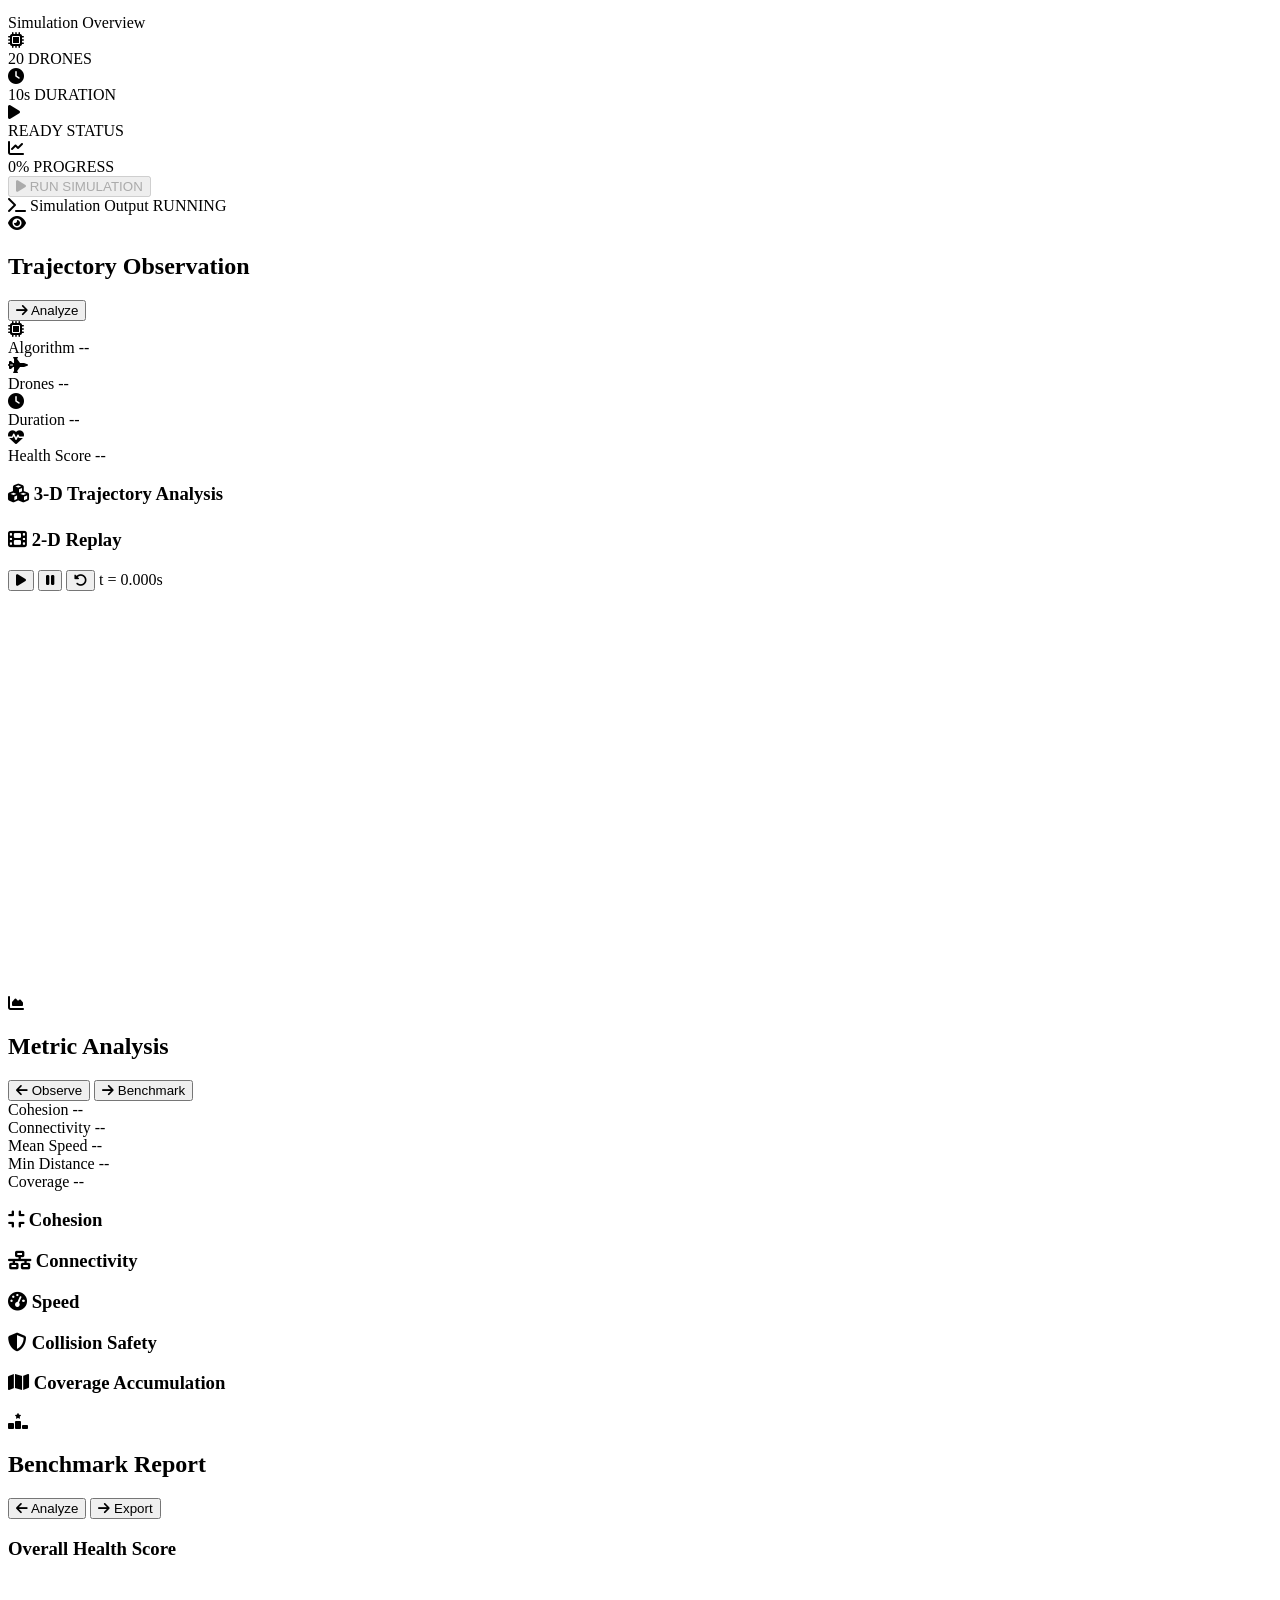
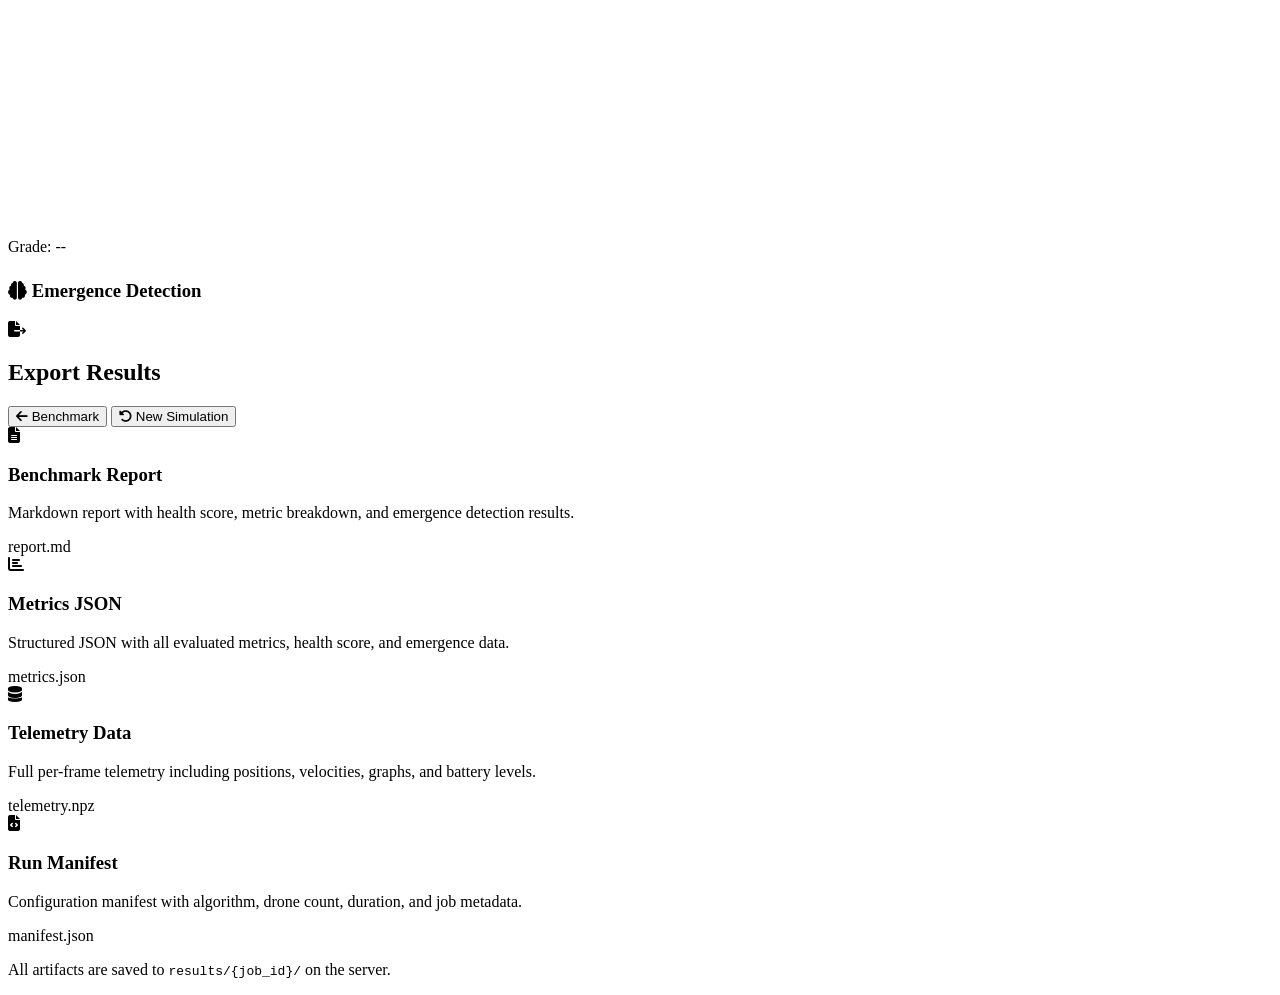
==== commit 1796beff: "add apf, abc, voronoi, marl algorithms" ====
--- a/swarm_sim/dashboard/static/index.html
+++ b/swarm_sim/dashboard/static/index.html
@@ -129,6 +129,16 @@
                 <div class="algo-grid" id="algo-grid"></div>
             </div>
 
+            <!-- Explore More Algorithms -->
+            <div class="section-label" style="margin-top:2rem;">
+                <i class="fa-solid fa-rocket"></i>
+                <span>Explore Future Algorithms</span>
+                <div class="section-line"></div>
+            </div>
+            <div class="blueprint-container">
+                <div class="algo-grid upcoming-grid" id="upcoming-grid"></div>
+            </div>
+
             <!-- Configuration Section -->
             <div class="config-grid">
                 <div class="config-col">
@@ -185,6 +195,52 @@
                 </div>
             </div>
 
+            <!-- MARL Training Panel -->
+            <div id="marl-panel" class="marl-panel hidden">
+                <div class="section-label" style="margin-bottom: 1rem;">
+                    <i class="fa-solid fa-brain"></i>
+                    <span>MARL Configuration</span>
+                    <div class="section-line"></div>
+                </div>
+                <div class="marl-grid">
+                    <div class="marl-card">
+                        <div class="marl-card-header">
+                            <i class="fa-solid fa-graduation-cap"></i> Train New Model
+                        </div>
+                        <div class="marl-card-body">
+                            <p class="marl-hint">Train a shared-parameter PPO policy on headless simulation. The model learns cooperative goal-seeking with collision avoidance.</p>
+                            <div class="marl-field">
+                                <label>Training Timesteps</label>
+                                <select id="marl-timesteps" class="dropdown">
+                                    <option value="10000">10K (Quick test ~2 min)</option>
+                                    <option value="50000" selected>50K (Standard ~10 min)</option>
+                                    <option value="100000">100K (Extended ~20 min)</option>
+                                    <option value="250000">250K (Research ~45 min)</option>
+                                </select>
+                            </div>
+                            <button id="btn-marl-train" class="btn-primary" style="width:100%;margin-top:0.75rem;">
+                                <i class="fa-solid fa-play"></i> Start Training
+                            </button>
+                            <div id="marl-train-status" class="marl-status hidden">
+                                <div class="marl-progress-bar"><div id="marl-progress-fill" class="marl-progress-fill"></div></div>
+                                <span id="marl-progress-text" class="marl-progress-text">0%</span>
+                            </div>
+                        </div>
+                    </div>
+                    <div class="marl-card">
+                        <div class="marl-card-header">
+                            <i class="fa-solid fa-box-open"></i> Available Models
+                        </div>
+                        <div class="marl-card-body">
+                            <div id="marl-model-list" class="marl-model-list">
+                                <div class="marl-hint" style="text-align:center;padding:1rem 0;">Loading models...</div>
+                            </div>
+                            <p class="marl-hint" style="margin-top:0.5rem;">Select a model, then click <strong>Run Simulation</strong> to see the learned behavior. If no model matches your drone count, a cooperative heuristic is used.</p>
+                        </div>
+                    </div>
+                </div>
+            </div>
+
             <!-- Simulation Overview -->
             <div class="overview-panel">
                 <div class="overview-header">Simulation Overview</div>
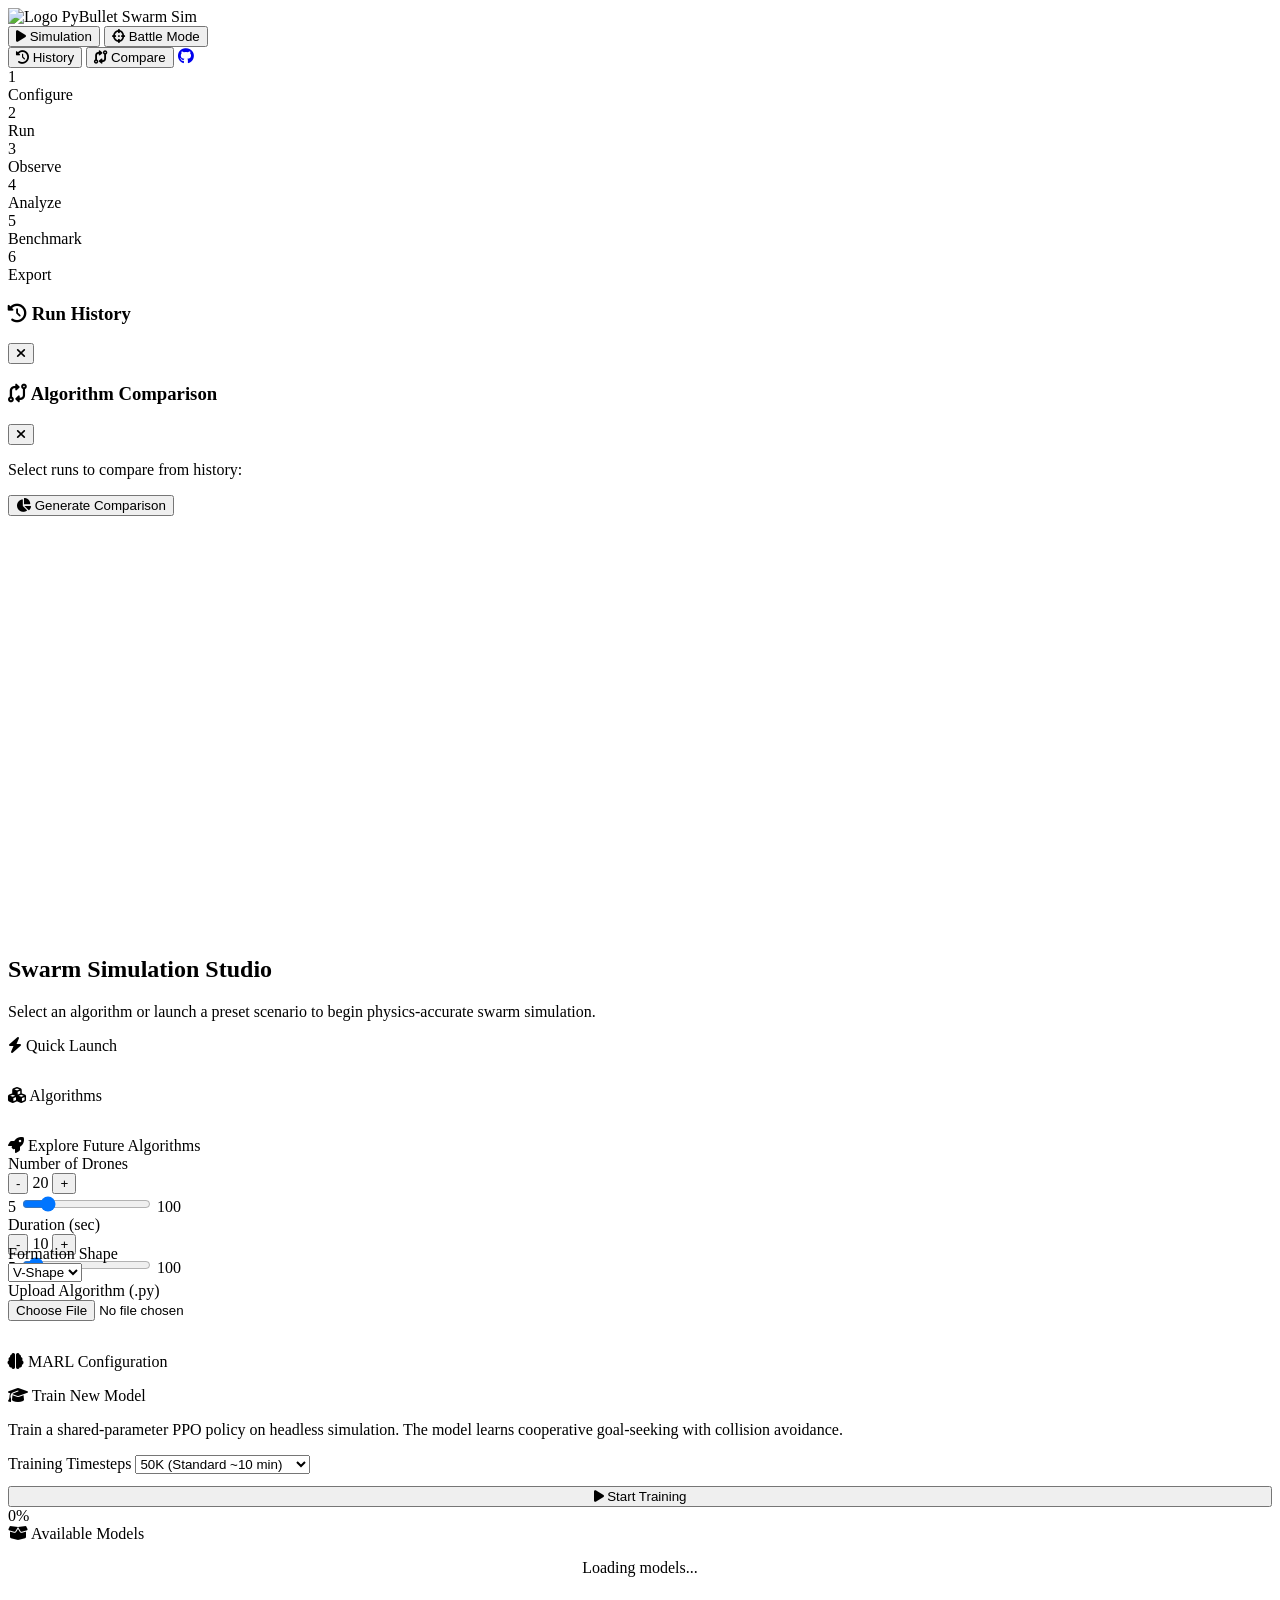
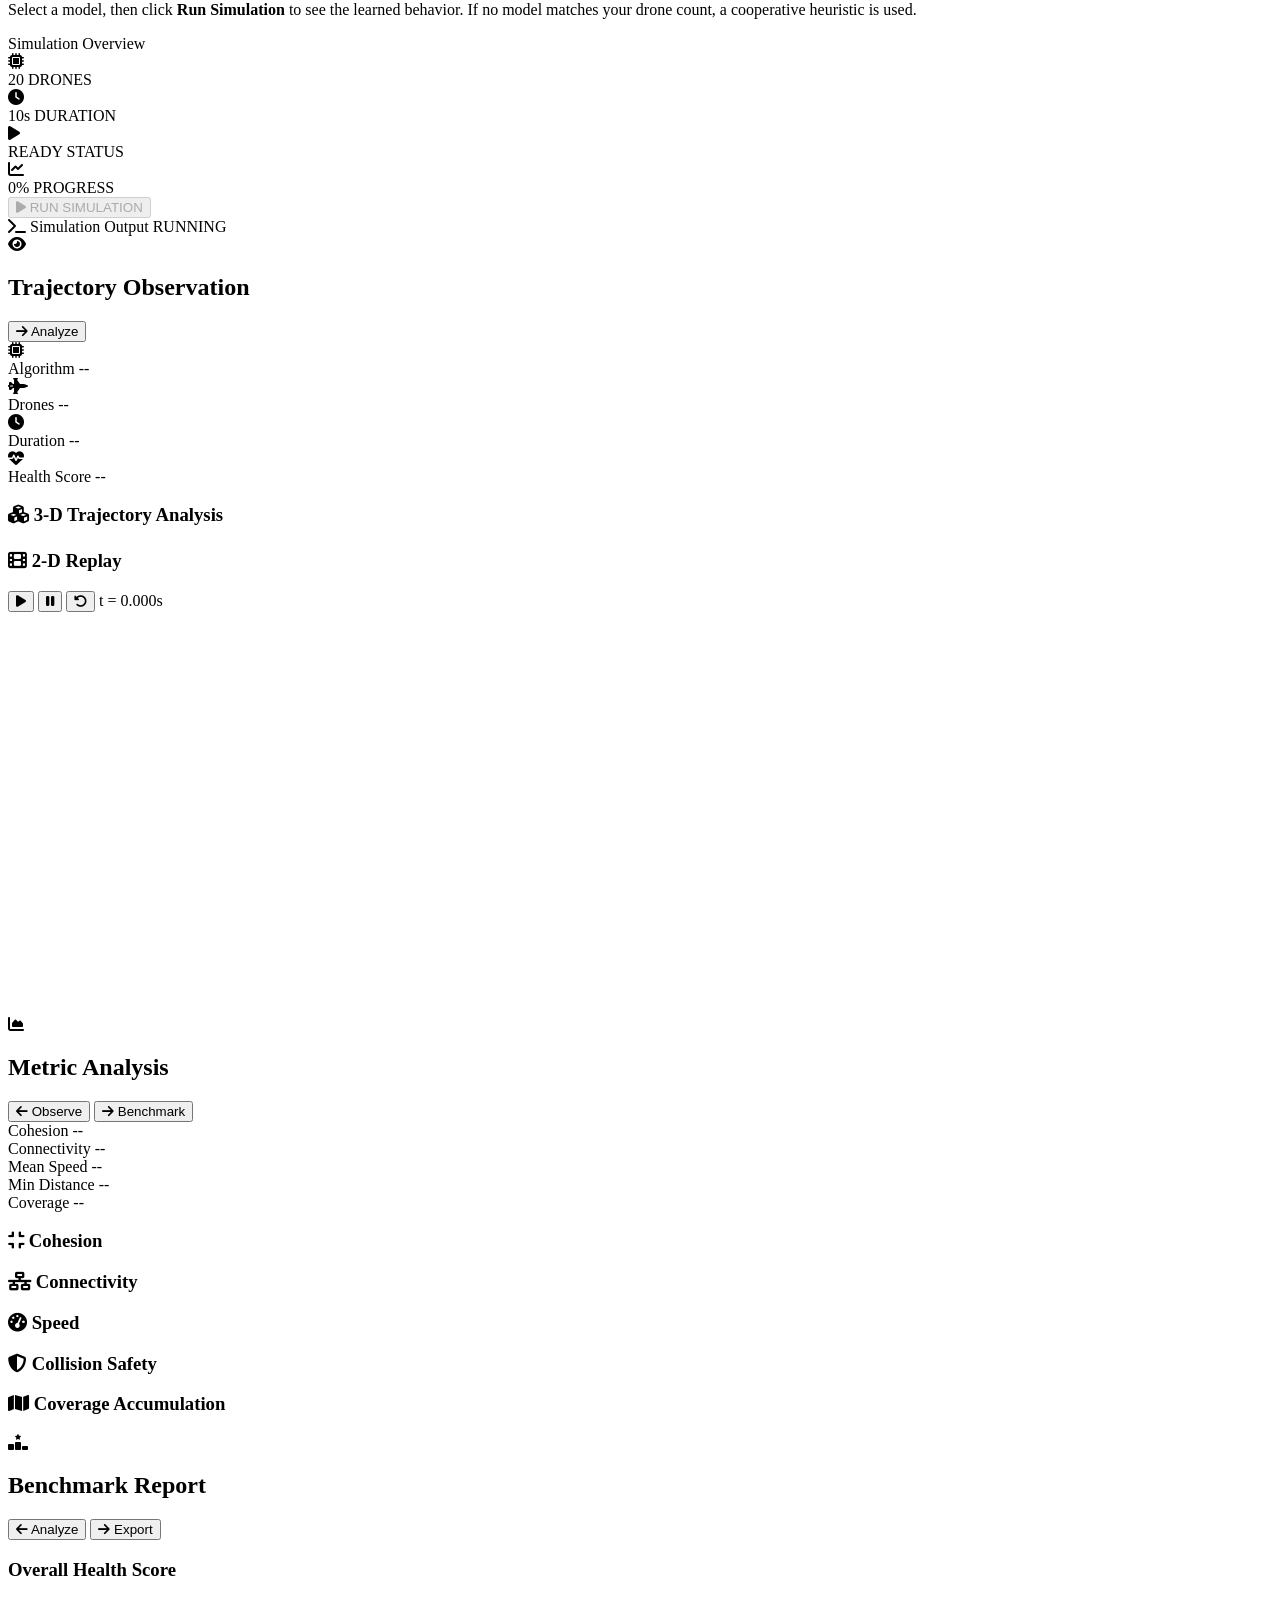
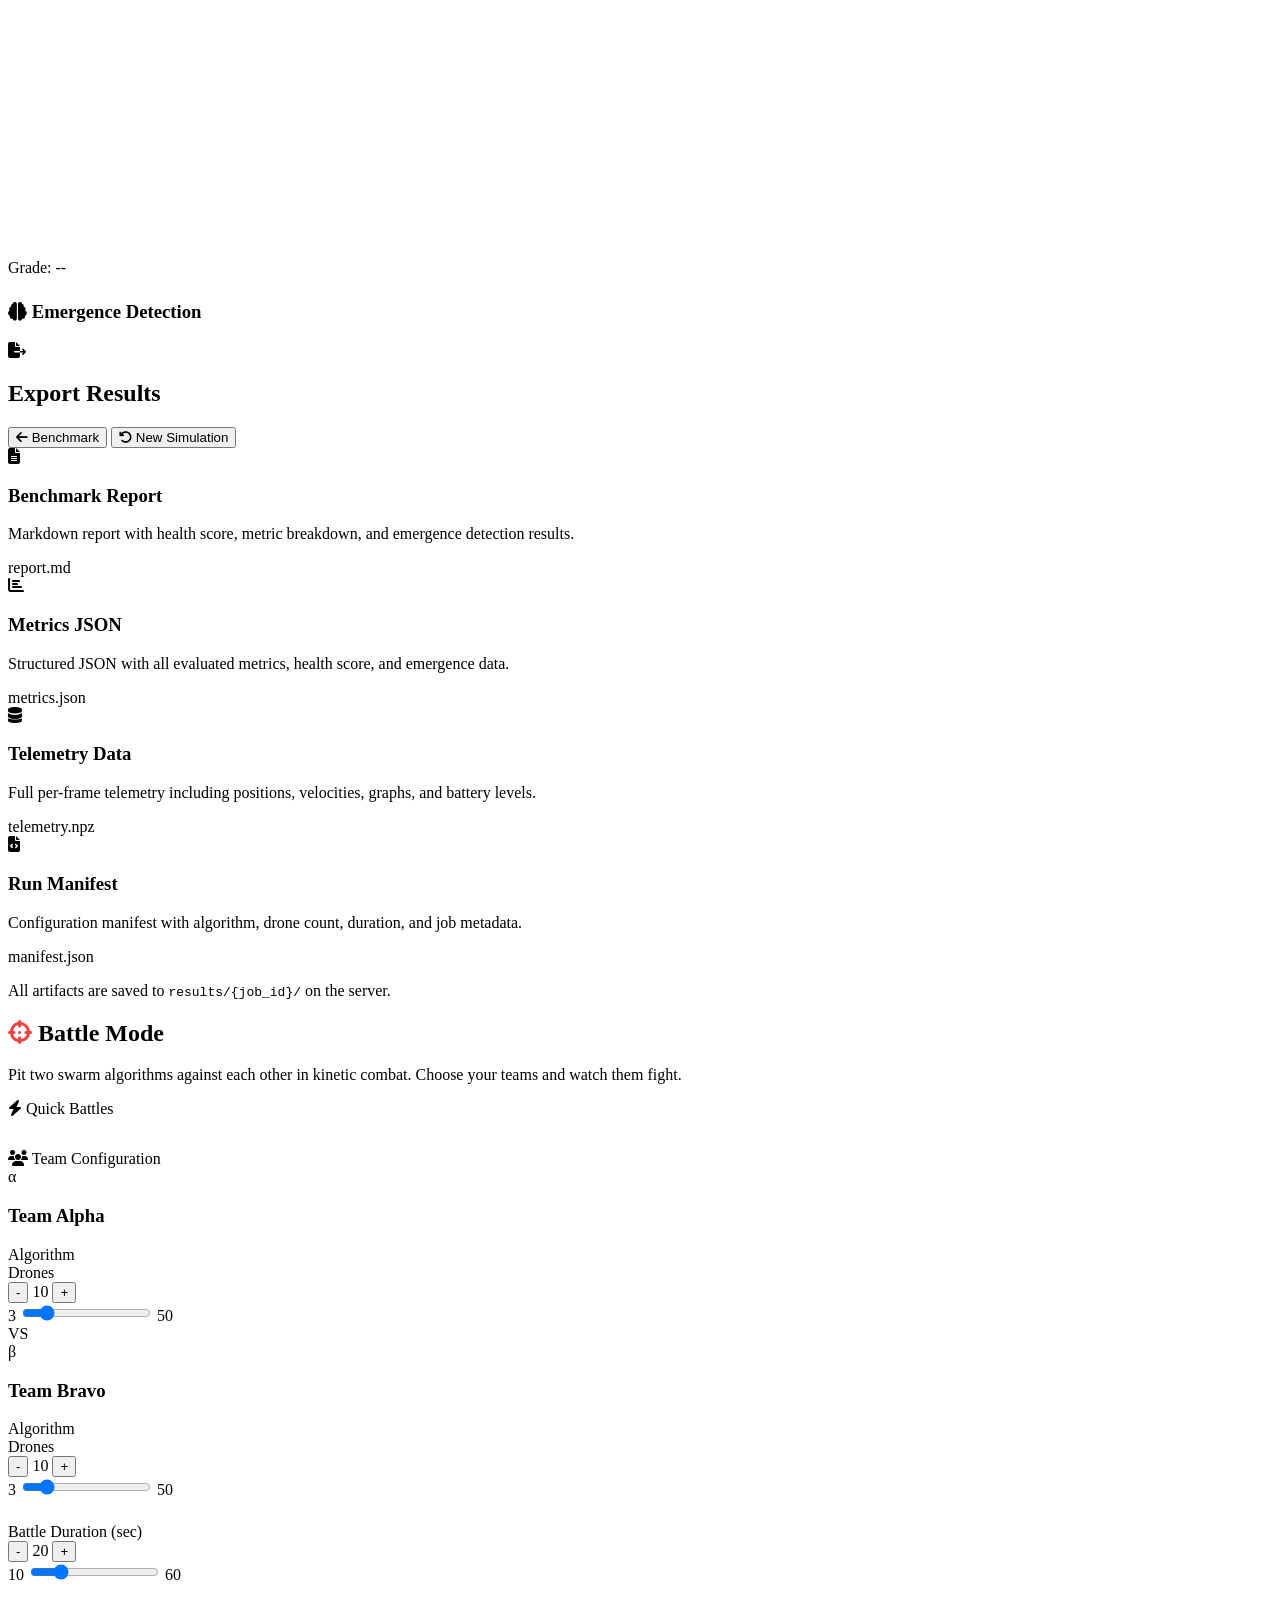
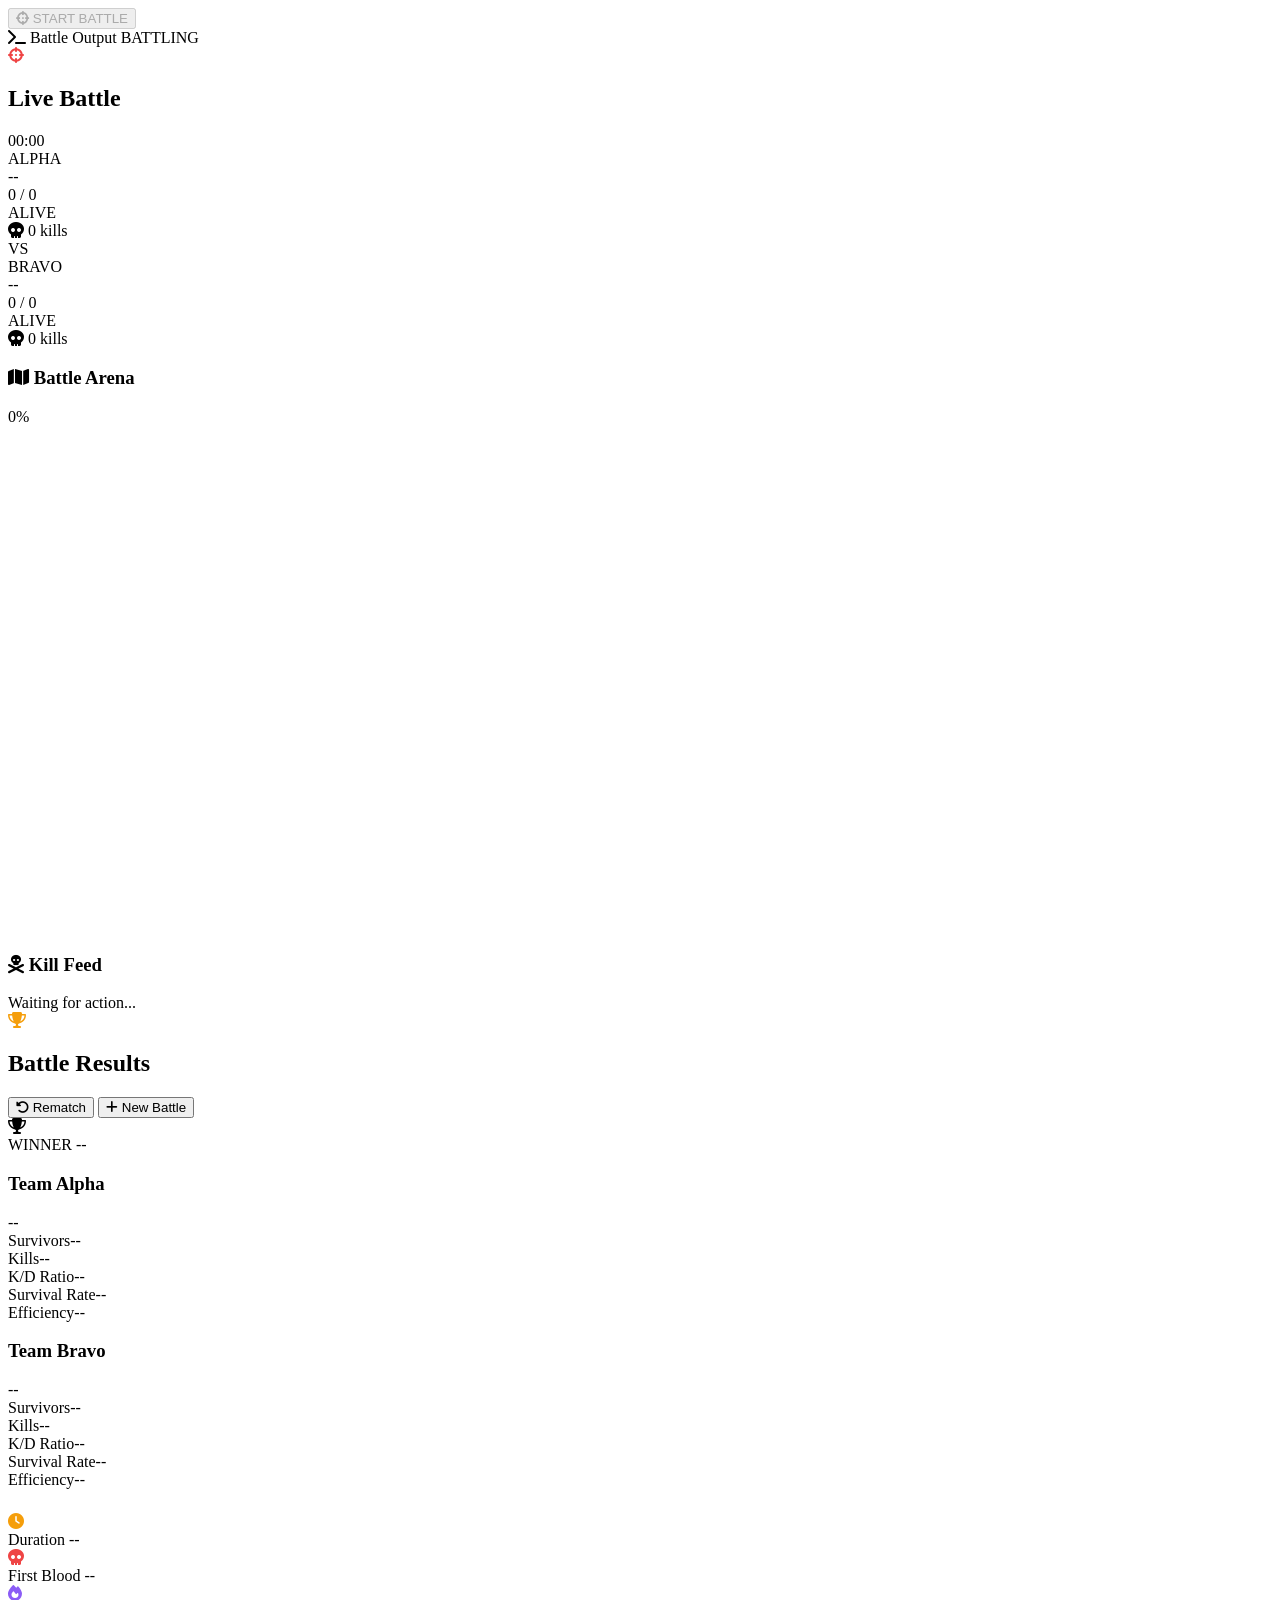
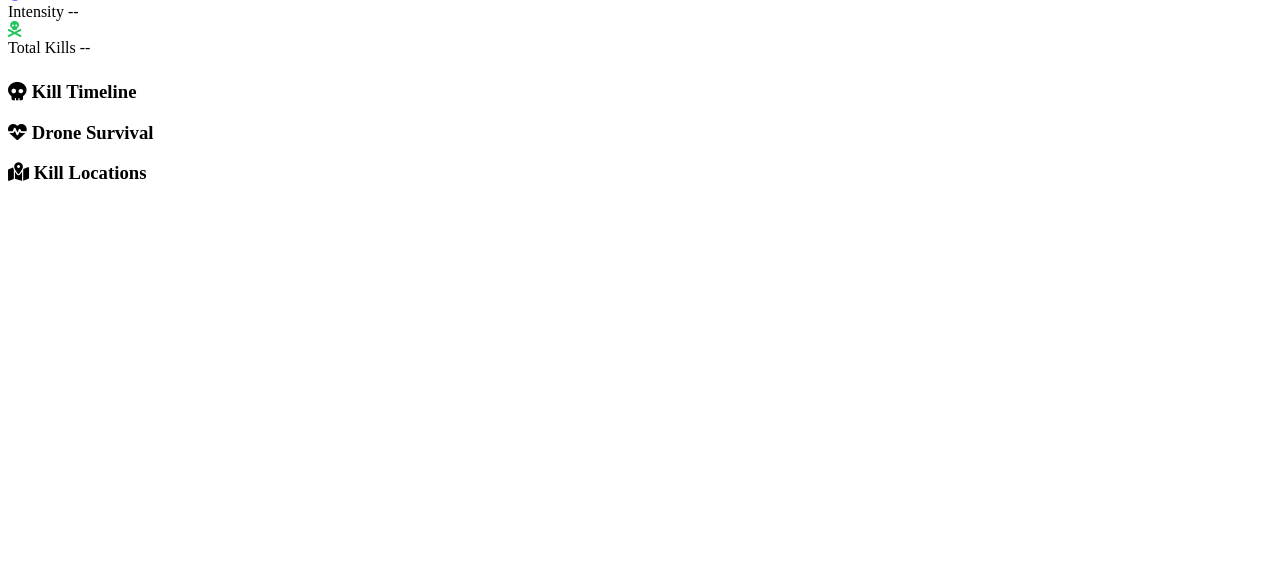
==== commit e7470b8e: "battle mode attack vector" ====
--- a/swarm_sim/dashboard/static/index.html
+++ b/swarm_sim/dashboard/static/index.html
@@ -9,7 +9,7 @@
     <link href="https://fonts.googleapis.com/css2?family=Inter:wght@300;400;500;600;700&family=JetBrains+Mono:wght@400;500&family=Orbitron:wght@400;500;700&display=swap" rel="stylesheet">
     <link rel="stylesheet" href="https://cdnjs.cloudflare.com/ajax/libs/font-awesome/6.4.0/css/all.min.css">
     <script src="https://cdn.plot.ly/plotly-2.32.0.min.js"></script>
-    <link rel="stylesheet" href="/static/style.css?v=8">
+    <link rel="stylesheet" href="/static/style.css?v=9">
 </head>
 
 <body>
@@ -17,6 +17,16 @@
         <div class="logo">
             <img src="/assets/logo_sim.png" width="40" height="40" alt="Logo">
             <span>PyBullet Swarm Sim</span>
+        </div>
+        <div class="nav-center">
+            <div class="mode-toggle" id="mode-toggle">
+                <button class="mode-btn active" data-mode="sim" id="mode-sim">
+                    <i class="fa-solid fa-play"></i> Simulation
+                </button>
+                <button class="mode-btn" data-mode="battle" id="mode-battle">
+                    <i class="fa-solid fa-crosshairs"></i> Battle Mode
+                </button>
+            </div>
         </div>
         <div class="nav-right">
             <button class="btn-ghost" id="btn-toggle-history">
@@ -521,9 +531,294 @@
             </div>
         </section>
 
+        <!-- ═══════════════════ BATTLE MODE PANELS ═══════════════════ -->
+
+        <!-- BATTLE: Configure -->
+        <section id="panel-battle-configure" class="panel battle-panel">
+            <div class="hero">
+                <h1><i class="fa-solid fa-crosshairs" style="color:#ef4444;"></i> Battle Mode</h1>
+                <p>Pit two swarm algorithms against each other in kinetic combat. Choose your teams and watch them fight.</p>
+            </div>
+
+            <!-- Battle Presets -->
+            <div class="presets-section">
+                <div class="section-label">
+                    <i class="fa-solid fa-bolt"></i>
+                    <span>Quick Battles</span>
+                    <div class="section-line"></div>
+                </div>
+                <div class="preset-grid" id="battle-preset-grid">
+                    <!-- Populated via JS -->
+                </div>
+            </div>
+
+            <!-- Team Configuration -->
+            <div class="section-label" style="margin-top:2rem;">
+                <i class="fa-solid fa-users"></i>
+                <span>Team Configuration</span>
+                <div class="section-line"></div>
+            </div>
+
+            <div class="battle-teams-grid">
+                <!-- Team Alpha -->
+                <div class="team-card team-alpha">
+                    <div class="team-header">
+                        <div class="team-badge alpha">α</div>
+                        <h3>Team Alpha</h3>
+                    </div>
+                    <div class="team-body">
+                        <label class="team-field-label">Algorithm</label>
+                        <div class="battle-algo-grid" id="battle-algo-grid-alpha">
+                            <!-- Populated via JS -->
+                        </div>
+                        <label class="team-field-label" style="margin-top:1rem;">Drones</label>
+                        <div class="slider-control">
+                            <button class="btn-ctrl" id="btn-ba-drone-minus">-</button>
+                            <span id="ba-drones-val" class="val-display">10</span>
+                            <button class="btn-ctrl" id="btn-ba-drone-plus">+</button>
+                        </div>
+                        <div class="slider-track-container">
+                            <span class="range-label">3</span>
+                            <input type="range" id="ba-drones-slider" min="3" max="50" value="10">
+                            <span class="range-label">50</span>
+                        </div>
+                    </div>
+                </div>
+
+                <!-- VS Divider -->
+                <div class="vs-divider">
+                    <span>VS</span>
+                </div>
+
+                <!-- Team Bravo -->
+                <div class="team-card team-bravo">
+                    <div class="team-header">
+                        <div class="team-badge bravo">β</div>
+                        <h3>Team Bravo</h3>
+                    </div>
+                    <div class="team-body">
+                        <label class="team-field-label">Algorithm</label>
+                        <div class="battle-algo-grid" id="battle-algo-grid-bravo">
+                            <!-- Populated via JS -->
+                        </div>
+                        <label class="team-field-label" style="margin-top:1rem;">Drones</label>
+                        <div class="slider-control">
+                            <button class="btn-ctrl" id="btn-bb-drone-minus">-</button>
+                            <span id="bb-drones-val" class="val-display">10</span>
+                            <button class="btn-ctrl" id="btn-bb-drone-plus">+</button>
+                        </div>
+                        <div class="slider-track-container">
+                            <span class="range-label">3</span>
+                            <input type="range" id="bb-drones-slider" min="3" max="50" value="10">
+                            <span class="range-label">50</span>
+                        </div>
+                    </div>
+                </div>
+            </div>
+
+            <!-- Battle Duration -->
+            <div class="config-grid" style="margin-top:1.5rem;">
+                <div class="config-col">
+                    <div class="config-header">Battle Duration (sec)</div>
+                    <div class="config-body">
+                        <div class="slider-control">
+                            <button id="btn-battle-time-minus" class="btn-ctrl">-</button>
+                            <span id="battle-duration-val" class="val-display">20</span>
+                            <button id="btn-battle-time-plus" class="btn-ctrl">+</button>
+                        </div>
+                        <div class="slider-track-container">
+                            <span class="range-label">10</span>
+                            <input type="range" id="battle-duration-slider" min="10" max="60" step="5" value="20">
+                            <span class="range-label">60</span>
+                        </div>
+                    </div>
+                </div>
+            </div>
+
+            <!-- Launch Button -->
+            <div class="overview-panel" style="margin-top:1.5rem;">
+                <div class="overview-body" style="justify-content:center;">
+                    <div class="btn-container">
+                        <button id="btn-battle-launch" class="btn-primary btn-battle" disabled>
+                            <i class="fa-solid fa-crosshairs"></i> START BATTLE
+                        </button>
+                    </div>
+                </div>
+            </div>
+
+            <!-- Battle Terminal -->
+            <div class="terminal hidden" id="battle-terminal-container">
+                <div class="terminal-header">
+                    <span><i class="fa-solid fa-terminal"></i> Battle Output</span>
+                    <span class="terminal-badge" id="battle-terminal-badge">BATTLING</span>
+                </div>
+                <div class="terminal-body" id="battle-terminal-output"></div>
+            </div>
+        </section>
+
+        <!-- BATTLE: Live View -->
+        <section id="panel-battle-live" class="panel battle-panel">
+            <div class="panel-header-bar">
+                <div class="panel-title">
+                    <i class="fa-solid fa-crosshairs" style="color:#ef4444;"></i>
+                    <h2>Live Battle</h2>
+                </div>
+                <div class="panel-actions">
+                    <span class="battle-timer" id="battle-timer">00:00</span>
+                </div>
+            </div>
+
+            <!-- Scoreboard -->
+            <div class="battle-scoreboard">
+                <div class="score-team alpha">
+                    <div class="score-team-name">ALPHA</div>
+                    <div class="score-algo" id="live-algo-alpha">--</div>
+                    <div class="score-alive">
+                        <span class="score-big" id="live-alpha-alive">0</span>
+                        <span class="score-total">/ <span id="live-alpha-total">0</span></span>
+                    </div>
+                    <div class="score-label">ALIVE</div>
+                    <div class="score-kills"><i class="fa-solid fa-skull"></i> <span id="live-alpha-kills">0</span> kills</div>
+                </div>
+                <div class="score-vs">VS</div>
+                <div class="score-team bravo">
+                    <div class="score-team-name">BRAVO</div>
+                    <div class="score-algo" id="live-algo-bravo">--</div>
+                    <div class="score-alive">
+                        <span class="score-big" id="live-bravo-alive">0</span>
+                        <span class="score-total">/ <span id="live-bravo-total">0</span></span>
+                    </div>
+                    <div class="score-label">ALIVE</div>
+                    <div class="score-kills"><i class="fa-solid fa-skull"></i> <span id="live-bravo-kills">0</span> kills</div>
+                </div>
+            </div>
+
+            <!-- Battle Arena Canvas -->
+            <div class="chart-card">
+                <div class="chart-header">
+                    <h3><i class="fa-solid fa-map"></i> Battle Arena</h3>
+                    <div class="battle-progress-mini">
+                        <span id="battle-progress-text">0%</span>
+                    </div>
+                </div>
+                <canvas id="battle-canvas" width="900" height="500"></canvas>
+            </div>
+
+            <!-- Kill Feed -->
+            <div class="chart-card" style="margin-top:1.5rem;">
+                <div class="chart-header">
+                    <h3><i class="fa-solid fa-skull-crossbones"></i> Kill Feed</h3>
+                </div>
+                <div class="kill-feed" id="kill-feed">
+                    <div class="kill-feed-empty">Waiting for action...</div>
+                </div>
+            </div>
+        </section>
+
+        <!-- BATTLE: Results -->
+        <section id="panel-battle-results" class="panel battle-panel">
+            <div class="panel-header-bar">
+                <div class="panel-title">
+                    <i class="fa-solid fa-trophy" style="color:#f59e0b;"></i>
+                    <h2>Battle Results</h2>
+                </div>
+                <div class="panel-actions">
+                    <button class="btn-secondary" id="btn-battle-rematch">
+                        <i class="fa-solid fa-rotate-left"></i> Rematch
+                    </button>
+                    <button class="btn-primary" id="btn-battle-new">
+                        <i class="fa-solid fa-plus"></i> New Battle
+                    </button>
+                </div>
+            </div>
+
+            <!-- Winner Banner -->
+            <div class="winner-banner" id="winner-banner">
+                <div class="winner-icon"><i class="fa-solid fa-trophy"></i></div>
+                <div class="winner-text">
+                    <span class="winner-label">WINNER</span>
+                    <span class="winner-name" id="winner-name">--</span>
+                </div>
+            </div>
+
+            <!-- Results Scoreboard -->
+            <div class="battle-results-grid">
+                <div class="result-team-card alpha">
+                    <h3>Team Alpha</h3>
+                    <div class="result-algo" id="result-algo-alpha">--</div>
+                    <div class="result-stats">
+                        <div class="result-stat"><span class="result-stat-label">Survivors</span><span class="result-stat-value" id="r-alpha-survivors">--</span></div>
+                        <div class="result-stat"><span class="result-stat-label">Kills</span><span class="result-stat-value" id="r-alpha-kills">--</span></div>
+                        <div class="result-stat"><span class="result-stat-label">K/D Ratio</span><span class="result-stat-value" id="r-alpha-kd">--</span></div>
+                        <div class="result-stat"><span class="result-stat-label">Survival Rate</span><span class="result-stat-value" id="r-alpha-survival">--</span></div>
+                        <div class="result-stat"><span class="result-stat-label">Efficiency</span><span class="result-stat-value" id="r-alpha-efficiency">--</span></div>
+                    </div>
+                </div>
+                <div class="result-team-card bravo">
+                    <h3>Team Bravo</h3>
+                    <div class="result-algo" id="result-algo-bravo">--</div>
+                    <div class="result-stats">
+                        <div class="result-stat"><span class="result-stat-label">Survivors</span><span class="result-stat-value" id="r-bravo-survivors">--</span></div>
+                        <div class="result-stat"><span class="result-stat-label">Kills</span><span class="result-stat-value" id="r-bravo-kills">--</span></div>
+                        <div class="result-stat"><span class="result-stat-label">K/D Ratio</span><span class="result-stat-value" id="r-bravo-kd">--</span></div>
+                        <div class="result-stat"><span class="result-stat-label">Survival Rate</span><span class="result-stat-value" id="r-bravo-survival">--</span></div>
+                        <div class="result-stat"><span class="result-stat-label">Efficiency</span><span class="result-stat-value" id="r-bravo-efficiency">--</span></div>
+                    </div>
+                </div>
+            </div>
+
+            <!-- Battle Summary Stats -->
+            <div class="stats-row four-col" style="margin-top:1.5rem;">
+                <div class="stat-card">
+                    <div class="stat-icon" style="color:#f59e0b;"><i class="fa-solid fa-clock"></i></div>
+                    <div class="stat-details">
+                        <span class="stat-label">Duration</span>
+                        <span class="stat-value" id="r-duration">--</span>
+                    </div>
+                </div>
+                <div class="stat-card">
+                    <div class="stat-icon" style="color:#ef4444;"><i class="fa-solid fa-skull"></i></div>
+                    <div class="stat-details">
+                        <span class="stat-label">First Blood</span>
+                        <span class="stat-value" id="r-first-blood">--</span>
+                    </div>
+                </div>
+                <div class="stat-card">
+                    <div class="stat-icon" style="color:#8b5cf6;"><i class="fa-solid fa-fire"></i></div>
+                    <div class="stat-details">
+                        <span class="stat-label">Intensity</span>
+                        <span class="stat-value" id="r-intensity">--</span>
+                    </div>
+                </div>
+                <div class="stat-card">
+                    <div class="stat-icon" style="color:#22c55e;"><i class="fa-solid fa-skull-crossbones"></i></div>
+                    <div class="stat-details">
+                        <span class="stat-label">Total Kills</span>
+                        <span class="stat-value" id="r-total-kills">--</span>
+                    </div>
+                </div>
+            </div>
+
+            <!-- Charts -->
+            <div class="analysis-grid" style="margin-top:1.5rem;">
+                <div class="chart-card">
+                    <div class="chart-header"><h3><i class="fa-solid fa-skull"></i> Kill Timeline</h3></div>
+                    <div id="chart-kill-timeline" class="plotly-div short"></div>
+                </div>
+                <div class="chart-card">
+                    <div class="chart-header"><h3><i class="fa-solid fa-heart-pulse"></i> Drone Survival</h3></div>
+                    <div id="chart-survival" class="plotly-div short"></div>
+                </div>
+                <div class="chart-card full-width">
+                    <div class="chart-header"><h3><i class="fa-solid fa-map-location-dot"></i> Kill Locations</h3></div>
+                    <div id="chart-kill-heatmap" class="plotly-div" style="height:350px;"></div>
+                </div>
+            </div>
+        </section>
+
     </main>
 
-    <script src="/static/app.js?v=8"></script>
+    <script src="/static/app.js?v=9"></script>
 </body>
 
 </html>
